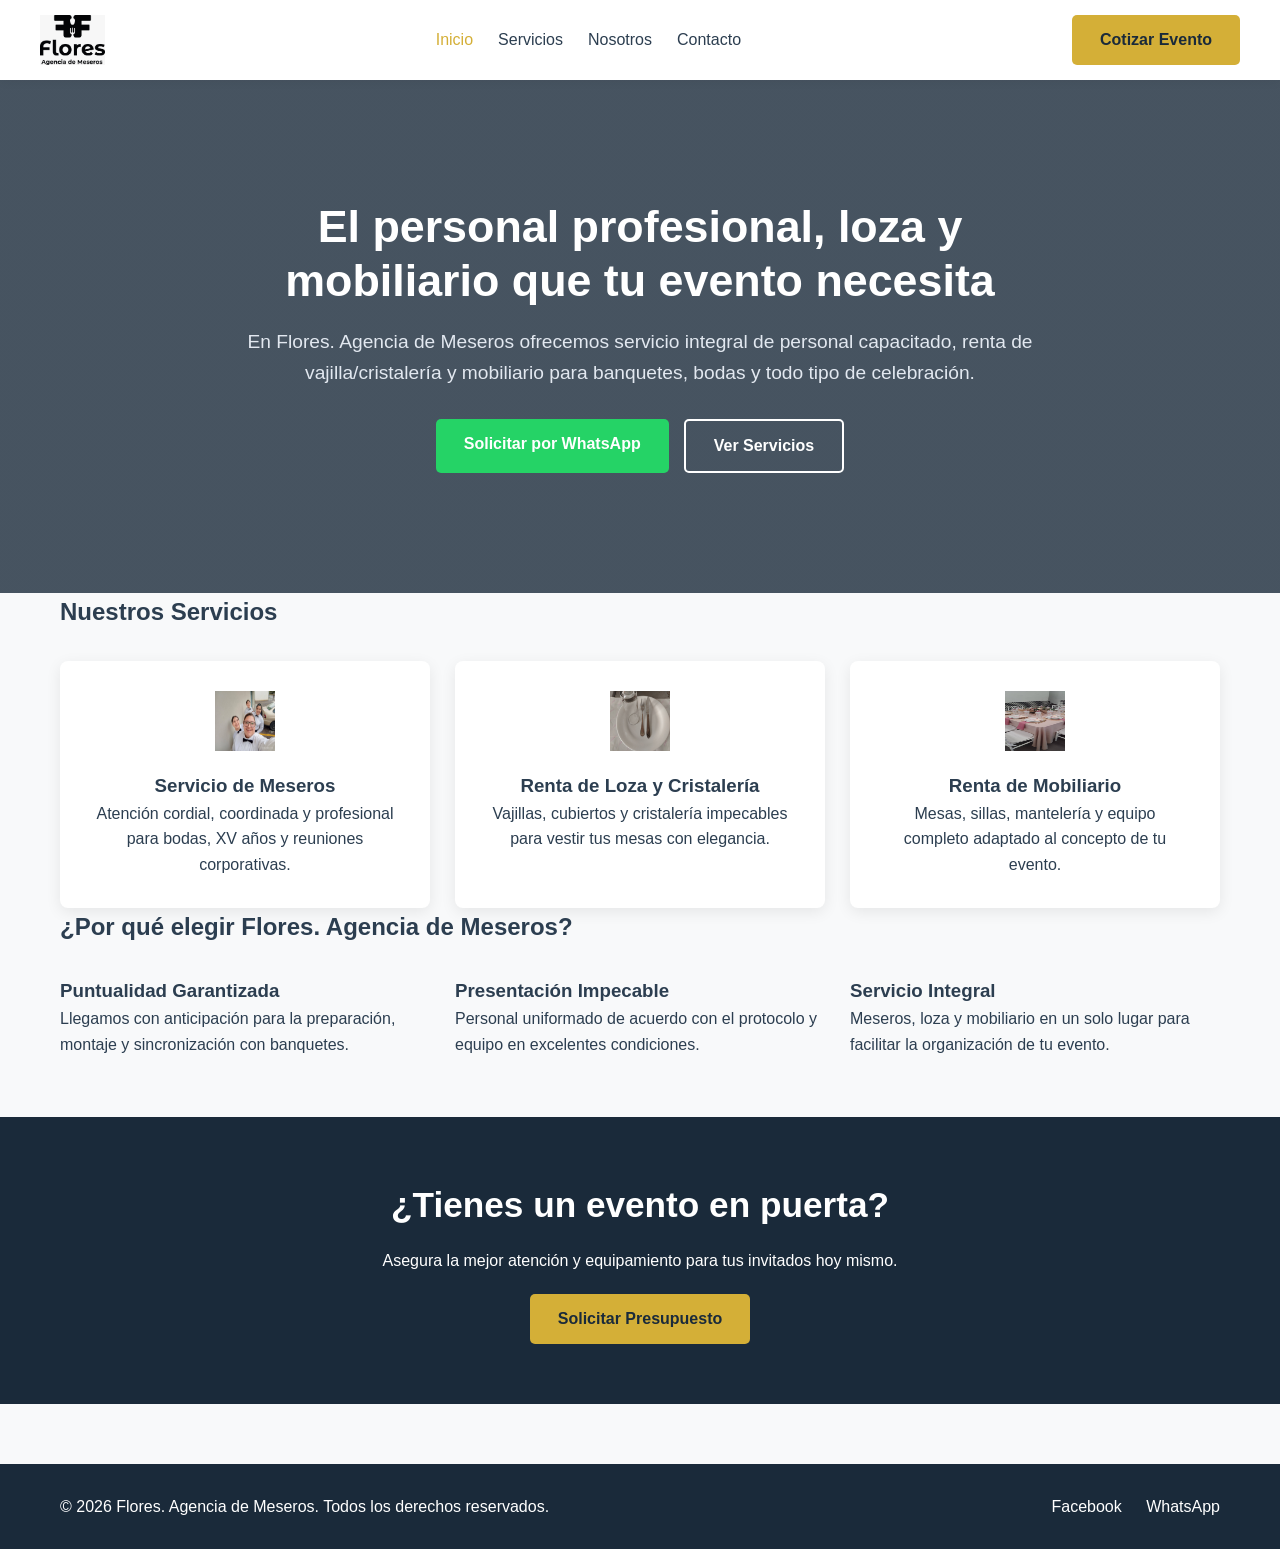
==== index.html @ 8419277b "Primera version de Flores Agencia de Meseros" ====
<!DOCTYPE html>
<html lang="es">
<head>
    <meta charset="UTF-8">
    <meta name="viewport" content="width=device-width, initial-scale=1.0">
    <title>Flores. Agencia de Meseros | Personal Profesional, Loza y Mobiliario</title>
    
    <!-- Favicon -->
    <link rel="icon" type="image/jpeg" href="assets/icons/logo.jpg">

    <link rel="stylesheet" href="css/main.css">
    <link rel="stylesheet" href="css/components.css">
    <link rel="stylesheet" href="css/responsive.css">
</head>
<body>

    <!-- Header Navigation -->
    <header class="navbar">
        <div class="logo">
            <a href="index.html"><img src="assets/images/logos/logo.jpg" alt="Flores. Agencia de Meseros Logo"></a>
        </div>
        <nav>
            <ul class="nav-links">
                <li><a href="index.html" class="active">Inicio</a></li>
                <li><a href="servicios.html">Servicios</a></li>
                <li><a href="nosotros.html">Nosotros</a></li>
                <li><a href="contacto.html">Contacto</a></li>
            </ul>
        </nav>
        <a href="contacto.html" class="btn btn-primary">Cotizar Evento</a>
    </header>

    <!-- Hero Section -->
    <section class="hero">
        <div class="hero-content">
            <h1>El personal profesional, loza y mobiliario que tu evento necesita</h1>
            <p>En Flores. Agencia de Meseros ofrecemos servicio integral de personal capacitado, renta de vajilla/cristalería y mobiliario para banquetes, bodas y todo tipo de celebración.</p>
            <div class="hero-buttons">
                <a href="https://wa.me/524433514415" class="btn btn-whatsapp" target="_blank">Solicitar por WhatsApp</a>
                <a href="servicios.html" class="btn btn-secondary">Ver Servicios</a>
            </div>
        </div>
    </section>

    <!-- Servicios Destacados -->
    <section class="services-preview container">
        <h2>Nuestros Servicios</h2>
        <div class="cards-grid">
            <div class="card">
                <img src="assets/icons/mesero.jpg" alt="Meseros" class="card-icon">
                <h3>Servicio de Meseros</h3>
                <p>Atención cordial, coordinada y profesional para bodas, XV años y reuniones corporativas.</p>
            </div>
            <div class="card">
                <img src="assets/icons/barman.jpg" alt="Renta de Loza" class="card-icon">
                <h3>Renta de Loza y Cristalería</h3>
                <p>Vajillas, cubiertos y cristalería impecables para vestir tus mesas con elegancia.</p>
            </div>
            <div class="card">
                <img src="assets/icons/capitan.jpg" alt="Mobiliario" class="card-icon">
                <h3>Renta de Mobiliario</h3>
                <p>Mesas, sillas, mantelería y equipo completo adaptado al concepto de tu evento.</p>
            </div>
        </div>
    </section>

    <!-- Diferenciadores -->
    <section class="features container">
        <h2>¿Por qué elegir Flores. Agencia de Meseros?</h2>
        <div class="features-grid">
            <div class="feature-item">
                <h3>Puntualidad Garantizada</h3>
                <p>Llegamos con anticipación para la preparación, montaje y sincronización con banquetes.</p>
            </div>
            <div class="feature-item">
                <h3>Presentación Impecable</h3>
                <p>Personal uniformado de acuerdo con el protocolo y equipo en excelentes condiciones.</p>
            </div>
            <div class="feature-item">
                <h3>Servicio Integral</h3>
                <p>Meseros, loza y mobiliario en un solo lugar para facilitar la organización de tu evento.</p>
            </div>
        </div>
    </section>

    <!-- Call to Action -->
    <section class="cta-banner">
        <h2>¿Tienes un evento en puerta?</h2>
        <p>Asegura la mejor atención y equipamiento para tus invitados hoy mismo.</p>
        <a href="contacto.html" class="btn btn-primary">Solicitar Presupuesto</a>
    </section>

    <!-- Footer -->
    <footer>
        <div class="container footer-content">
            <p>&copy; 2026 Flores. Agencia de Meseros. Todos los derechos reservados.</p>
            <div class="social-links">
                <a href="https://www.facebook.com/profile.php?id=61565038633847" target="_blank">Facebook</a>
                <a href="https://wa.me/524433514415" target="_blank">WhatsApp</a>
            </div>
        </div>
    </footer>

    <script src="js/main.js"></script>
    <script src="js/whatsapp.js"></script>
</body>
</html>
---- css/main.css ----
/* ==========================================
   1. VARIABLES Y CONFIGURACIÓN GLOBAL
   ========================================== */
:root {
    --primary-color: #1a2a3a;      /* Azul marino elegante */
    --accent-color: #d4af37;       /* Dorado / Cristal de alta calidad */
    --accent-hover: #b89628;
    --whatsapp-color: #25d366;
    --whatsapp-hover: #1da851;
    --bg-light: #f8f9fa;
    --bg-white: #ffffff;
    --text-dark: #2c3e50;
    --text-muted: #6c757d;
    --border-color: #e2e8f0;
    
    --font-main: 'Segoe UI', Tahoma, Geneva, Verdana, sans-serif;
    --container-width: 1200px;
    --transition-fast: 0.3s ease;
    --shadow-soft: 0 4px 15px rgba(0, 0, 0, 0.08);
}

/* Reset básico */
* {
    margin: 0;
    padding: 0;
    box-sizing: border-box;
}

body {
    font-family: var(--font-main);
    color: var(--text-dark);
    background-color: var(--bg-light);
    line-height: 1.6;
}

a {
    text-decoration: none;
    color: inherit;
}

ul {
    list-style: none;
}

img {
    max-width: 100%;
    height: auto;
    display: block;
}

/* Layout Global */
.container {
    max-width: var(--container-width);
    margin: 0 auto;
    padding: 0 20px;
}

main.container {
    padding-top: 40px;
    padding-bottom: 60px;
}

/* Encabezados de página */
.page-header {
    text-align: center;
    margin-bottom: 40px;
}

.page-header h1 {
    font-size: 2.5rem;
    color: var(--primary-color);
    margin-bottom: 10px;
}

.page-header p {
    color: var(--text-muted);
    font-size: 1.1rem;
}

/* Footer */
footer {
    background-color: var(--primary-color);
    color: var(--bg-white);
    padding: 30px 0;
    margin-top: 60px;
}

.footer-content {
    display: flex;
    justify-content: space-between;
    align-items: center;
}

.social-links a {
    color: var(--bg-white);
    margin-left: 20px;
    transition: color var(--transition-fast);
}

.social-links a:hover {
    color: var(--accent-color);
}
---- css/components.css ----
/* ==========================================
   2. NAVBAR & HERONAV
   ========================================== */
.navbar {
    display: flex;
    justify-content: space-between;
    align-items: center;
    background-color: var(--bg-white);
    padding: 15px 40px;
    box-shadow: 0 2px 10px rgba(0, 0, 0, 0.05);
    position: sticky;
    top: 0;
    z-index: 1000;
}

.logo img {
    max-height: 50px;
}

.nav-links {
    display: flex;
    gap: 25px;
}

.nav-links a {
    font-weight: 500;
    color: var(--text-dark);
    transition: color var(--transition-fast);
}

.nav-links a:hover,
.nav-links a.active {
    color: var(--accent-color);
}

/* Hero Section */
.hero {
    background: linear-gradient(rgba(26, 42, 58, 0.8), rgba(26, 42, 58, 0.8)), 
                url('../assets/images/hero-bg.jpg') center/cover no-repeat;
    color: var(--bg-white);
    padding: 120px 20px;
    text-align: center;
}

.hero-content {
    max-width: 800px;
    margin: 0 auto;
}

.hero h1 {
    font-size: 2.8rem;
    margin-bottom: 20px;
    line-height: 1.2;
}

.hero p {
    font-size: 1.2rem;
    margin-bottom: 30px;
    color: #e2e8f0;
}

.hero-buttons {
    display: flex;
    justify-content: center;
    gap: 15px;
}

/* ==========================================
   3. BOTONES
   ========================================== */
.btn {
    display: inline-block;
    padding: 12px 28px;
    border-radius: 5px;
    font-weight: 600;
    cursor: pointer;
    border: none;
    transition: background-color var(--transition-fast), transform 0.2s;
    text-align: center;
}

.btn:hover {
    transform: translateY(-2px);
}

.btn-primary {
    background-color: var(--accent-color);
    color: var(--primary-color);
}

.btn-primary:hover {
    background-color: var(--accent-hover);
}

.btn-secondary {
    background-color: transparent;
    color: var(--bg-white);
    border: 2px solid var(--bg-white);
}

.btn-secondary:hover {
    background-color: var(--bg-white);
    color: var(--primary-color);
}

.btn-whatsapp {
    background-color: var(--whatsapp-color);
    color: var(--bg-white);
}

.btn-whatsapp:hover {
    background-color: var(--whatsapp-hover);
}

/* ==========================================
   4. TARJETAS & GRIDS
   ========================================== */
.cards-grid, .features-grid {
    display: grid;
    grid-template-columns: repeat(auto-fit, minmax(280px, 1fr));
    gap: 25px;
    margin-top: 30px;
}

.card {
    background-color: var(--bg-white);
    padding: 30px;
    border-radius: 8px;
    box-shadow: var(--shadow-soft);
    text-align: center;
    transition: transform var(--transition-fast);
}

.card:hover {
    transform: translateY(-5px);
}

.card-icon {
    width: 60px;
    height: 60px;
    margin: 0 auto 20px auto;
}

/* ==========================================
   5. DETALLES DE SERVICIOS
   ========================================== */
.service-detail {
    display: flex;
    align-items: center;
    gap: 40px;
    margin-bottom: 50px;
    background: var(--bg-white);
    padding: 30px;
    border-radius: 8px;
    box-shadow: var(--shadow-soft);
}

.service-detail.reverse {
    flex-direction: row-reverse;
}

.service-detail img {
    width: 50%;
    border-radius: 6px;
    object-fit: cover;
}

.service-text {
    width: 50%;
}

.service-text h2 {
    color: var(--primary-color);
    margin-bottom: 15px;
}

.service-text ul {
    margin-top: 15px;
    padding-left: 20px;
    list-style-type: disc;
}

/* ==========================================
   6. CALCULADORA & FORMULARIOS
   ========================================== */
.calculator-section, .contact-form-container {
    background-color: var(--bg-white);
    padding: 40px;
    border-radius: 8px;
    box-shadow: var(--shadow-soft);
    margin-top: 40px;
}

.form-group {
    margin-bottom: 20px;
    display: flex;
    flex-direction: column;
}

.form-group label {
    font-weight: 600;
    margin-bottom: 8px;
    color: var(--primary-color);
}

.form-group input, 
.form-group select, 
.form-group textarea {
    padding: 12px;
    border: 1px solid var(--border-color);
    border-radius: 5px;
    font-size: 1rem;
    font-family: inherit;
}

.form-group input:focus,
.form-group select:focus,
.form-group textarea:focus {
    outline: none;
    border-color: var(--accent-color);
}

.result-box {
    margin-top: 25px;
    padding: 20px;
    background-color: #eef6ff;
    border-left: 5px solid var(--primary-color);
    border-radius: 4px;
}

.result-box.hidden {
    display: none;
}

/* Layout de Contacto */
.contact-layout {
    display: grid;
    grid-template-columns: 2fr 1fr;
    gap: 40px;
}

.contact-info {
    background-color: var(--primary-color);
    color: var(--bg-white);
    padding: 30px;
    border-radius: 8px;
}

.info-item {
    margin-bottom: 25px;
}

.info-item h3 {
    color: var(--accent-color);
    font-size: 1.1rem;
    margin-bottom: 5px;
}

/* Call To Action Banner */
.cta-banner {
    background-color: var(--primary-color);
    color: var(--bg-white);
    text-align: center;
    padding: 60px 20px;
    margin-top: 60px;
}

.cta-banner h2 {
    font-size: 2.2rem;
    margin-bottom: 15px;
}

.cta-banner .btn {
    margin-top: 20px;
}
---- css/responsive.css ----
/* ==========================================
   7. ADAPTACIONES RESPONSIVAS
   ========================================== */

/* Tabletas y Pantallas Medianas (Menos de 992px) */
@media (max-width: 992px) {
    .service-detail, 
    .service-detail.reverse {
        flex-direction: column;
    }

    .service-detail img,
    .service-text {
        width: 100%;
    }

    .contact-layout {
        grid-template-columns: 1fr;
    }
}

/* Dispositivos Móviles (Menos de 768px) */
@media (max-width: 768px) {
    .navbar {
        flex-direction: column;
        gap: 15px;
        padding: 15px 20px;
    }

    .nav-links {
        gap: 15px;
        flex-wrap: wrap;
        justify-content: center;
    }

    .hero h1 {
        font-size: 2rem;
    }

    .hero p {
        font-size: 1rem;
    }

    .hero-buttons {
        flex-direction: column;
    }

    .footer-content {
        flex-direction: column;
        gap: 15px;
        text-align: center;
    }

    .social-links a {
        margin: 0 10px;
    }
}
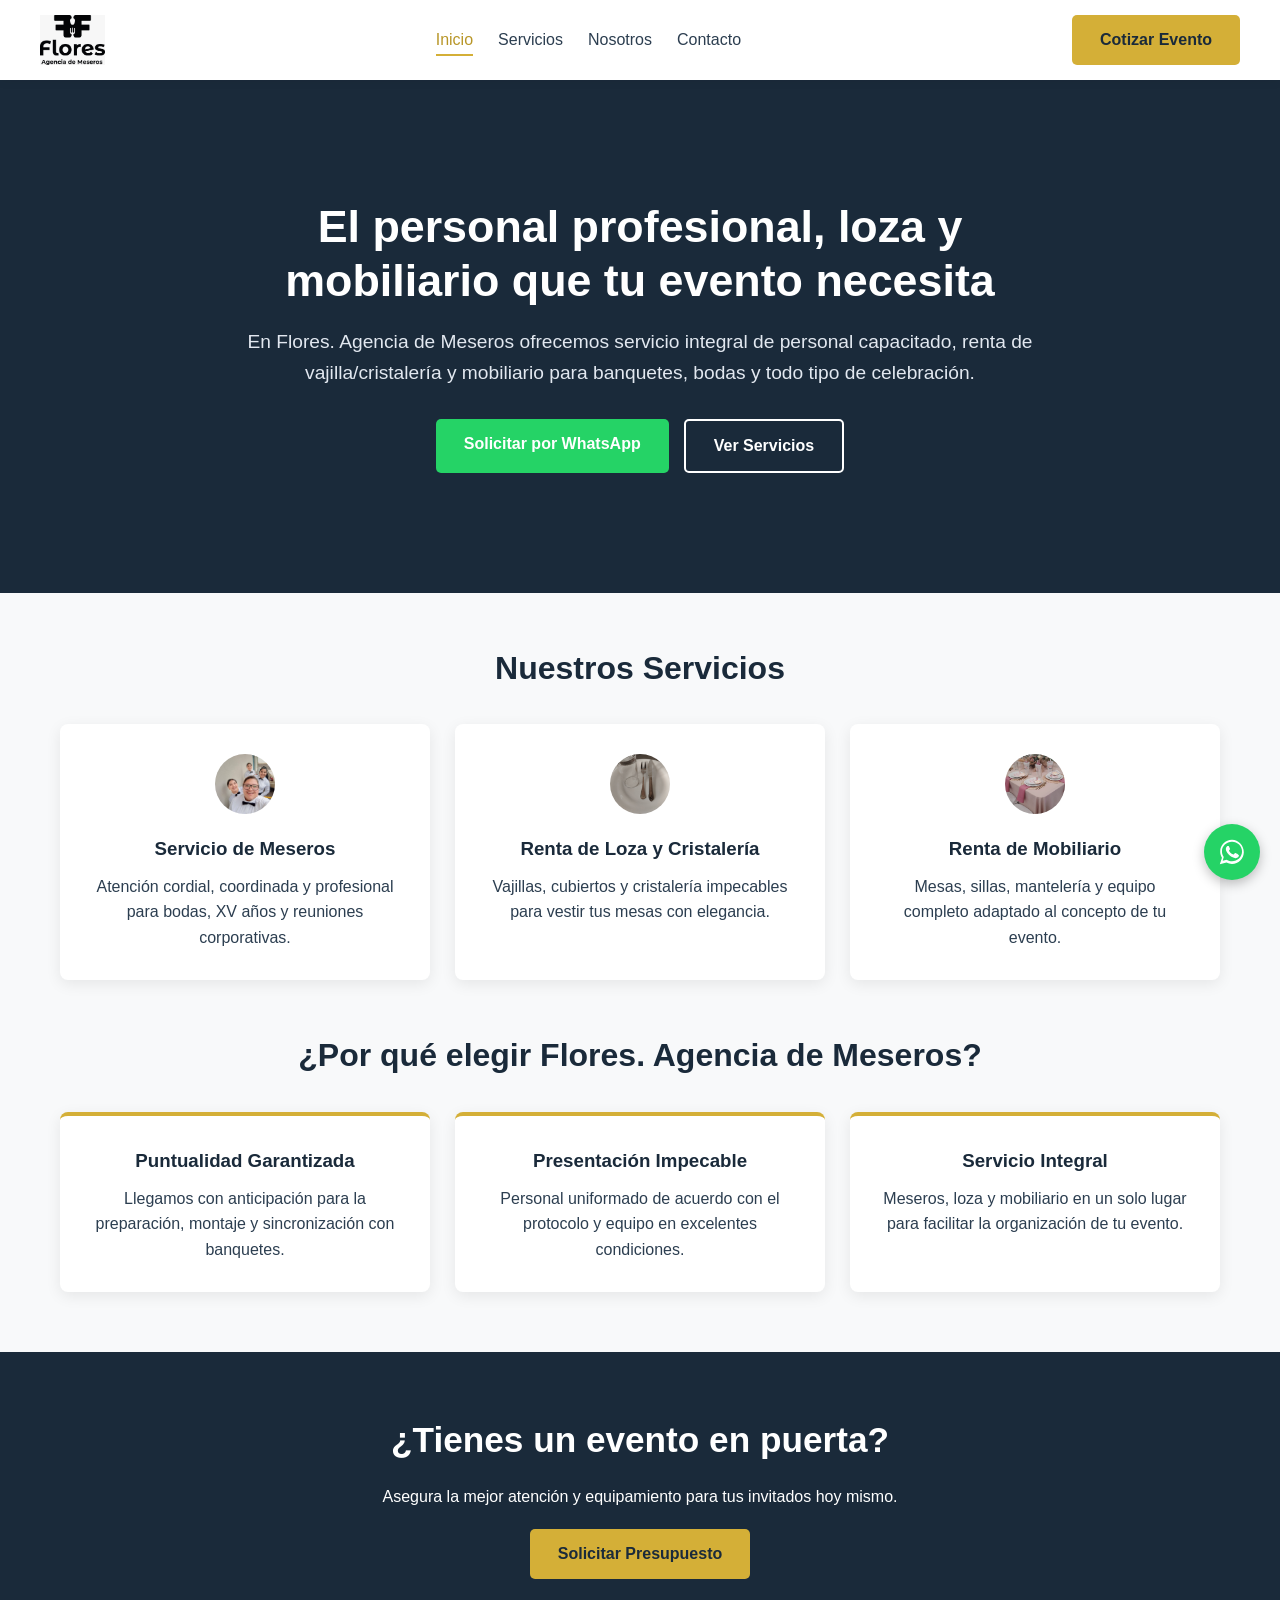
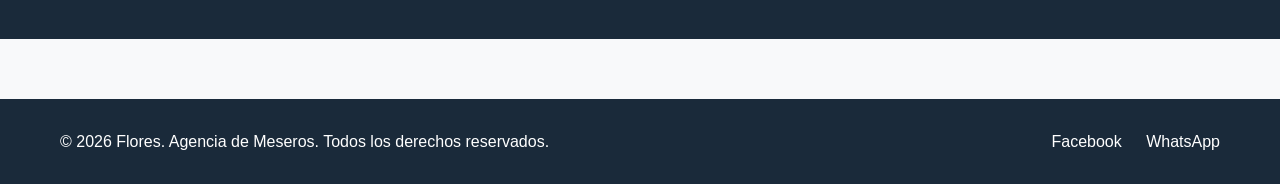
==== commit 8dc56fd7: "Actualizacion de archivos y contenido" ====
--- a/index.html
+++ b/index.html
@@ -4,24 +4,35 @@
     <meta charset="UTF-8">
     <meta name="viewport" content="width=device-width, initial-scale=1.0">
     <title>Flores. Agencia de Meseros | Personal Profesional, Loza y Mobiliario</title>
-    
+    <meta name="description" content="Meseros profesionales, renta de loza, cristalería y mobiliario para bodas, XV años, banquetes y eventos corporativos en Morelia y zonas aledañas.">
+    <meta name="theme-color" content="#1a2a3a">
+    <meta property="og:type" content="website">
+    <meta property="og:locale" content="es_MX">
+    <meta property="og:title" content="Flores. Agencia de Meseros | Personal Profesional, Loza y Mobiliario">
+    <meta property="og:description" content="Meseros profesionales, renta de loza, cristalería y mobiliario para bodas, XV años, banquetes y eventos corporativos en Morelia y zonas aledañas.">
+    <meta property="og:image" content="assets/images/logos/logo.jpg">
+
     <!-- Favicon -->
-    <link rel="icon" type="image/jpeg" href="assets/icons/logo.jpg">
+    <link rel="icon" type="image/jpeg" href="assets/images/logos/logo.jpg">
 
     <link rel="stylesheet" href="css/main.css">
     <link rel="stylesheet" href="css/components.css">
     <link rel="stylesheet" href="css/responsive.css">
 </head>
 <body>
+    <a class="skip-link" href="#contenido">Saltar al contenido</a>
 
     <!-- Header Navigation -->
     <header class="navbar">
         <div class="logo">
-            <a href="index.html"><img src="assets/images/logos/logo.jpg" alt="Flores. Agencia de Meseros Logo"></a>
+            <a href="index.html"><img src="assets/images/logos/logo.jpg" alt="Flores. Agencia de Meseros Logo" width="120" height="50"></a>
         </div>
-        <nav>
+        <button class="nav-toggle" type="button" aria-label="Abrir menú" aria-controls="menu-principal" aria-expanded="false">
+            <span></span><span></span><span></span>
+        </button>
+        <nav id="menu-principal" aria-label="Principal">
             <ul class="nav-links">
-                <li><a href="index.html" class="active">Inicio</a></li>
+                <li><a href="index.html" aria-current="page" class="active">Inicio</a></li>
                 <li><a href="servicios.html">Servicios</a></li>
                 <li><a href="nosotros.html">Nosotros</a></li>
                 <li><a href="contacto.html">Contacto</a></li>
@@ -30,78 +41,86 @@
         <a href="contacto.html" class="btn btn-primary">Cotizar Evento</a>
     </header>
 
-    <!-- Hero Section -->
-    <section class="hero">
-        <div class="hero-content">
-            <h1>El personal profesional, loza y mobiliario que tu evento necesita</h1>
-            <p>En Flores. Agencia de Meseros ofrecemos servicio integral de personal capacitado, renta de vajilla/cristalería y mobiliario para banquetes, bodas y todo tipo de celebración.</p>
-            <div class="hero-buttons">
-                <a href="https://wa.me/524433514415" class="btn btn-whatsapp" target="_blank">Solicitar por WhatsApp</a>
-                <a href="servicios.html" class="btn btn-secondary">Ver Servicios</a>
+    <main id="contenido">
+        <!-- Hero Section -->
+        <section class="hero">
+            <div class="hero-content">
+                <h1>El personal profesional, loza y mobiliario que tu evento necesita</h1>
+                <p>En Flores. Agencia de Meseros ofrecemos servicio integral de personal capacitado, renta de vajilla/cristalería y mobiliario para banquetes, bodas y todo tipo de celebración.</p>
+                <div class="hero-buttons">
+                    <a href="https://wa.me/524433514415" class="btn btn-whatsapp" target="_blank" rel="noopener noreferrer">Solicitar por WhatsApp</a>
+                    <a href="servicios.html" class="btn btn-secondary">Ver Servicios</a>
+                </div>
             </div>
-        </div>
-    </section>
+        </section>
 
-    <!-- Servicios Destacados -->
-    <section class="services-preview container">
-        <h2>Nuestros Servicios</h2>
-        <div class="cards-grid">
-            <div class="card">
-                <img src="assets/icons/mesero.jpg" alt="Meseros" class="card-icon">
-                <h3>Servicio de Meseros</h3>
-                <p>Atención cordial, coordinada y profesional para bodas, XV años y reuniones corporativas.</p>
+        <!-- Servicios Destacados -->
+        <section class="services-preview container">
+            <h2>Nuestros Servicios</h2>
+            <div class="cards-grid">
+                <div class="card">
+                    <img src="assets/icons/mesero.jpg" alt="Meseros" class="card-icon" width="60" height="60" loading="lazy">
+                    <h3>Servicio de Meseros</h3>
+                    <p>Atención cordial, coordinada y profesional para bodas, XV años y reuniones corporativas.</p>
+                </div>
+                <div class="card">
+                    <img src="assets/icons/barman.jpg" alt="Renta de Loza" class="card-icon" width="60" height="60" loading="lazy">
+                    <h3>Renta de Loza y Cristalería</h3>
+                    <p>Vajillas, cubiertos y cristalería impecables para vestir tus mesas con elegancia.</p>
+                </div>
+                <div class="card">
+                    <img src="assets/icons/capitan.jpg" alt="Mobiliario" class="card-icon" width="60" height="60" loading="lazy">
+                    <h3>Renta de Mobiliario</h3>
+                    <p>Mesas, sillas, mantelería y equipo completo adaptado al concepto de tu evento.</p>
+                </div>
             </div>
-            <div class="card">
-                <img src="assets/icons/barman.jpg" alt="Renta de Loza" class="card-icon">
-                <h3>Renta de Loza y Cristalería</h3>
-                <p>Vajillas, cubiertos y cristalería impecables para vestir tus mesas con elegancia.</p>
+        </section>
+
+        <!-- Diferenciadores -->
+        <section class="features container">
+            <h2>¿Por qué elegir Flores. Agencia de Meseros?</h2>
+            <div class="features-grid">
+                <div class="feature-item">
+                    <h3>Puntualidad Garantizada</h3>
+                    <p>Llegamos con anticipación para la preparación, montaje y sincronización con banquetes.</p>
+                </div>
+                <div class="feature-item">
+                    <h3>Presentación Impecable</h3>
+                    <p>Personal uniformado de acuerdo con el protocolo y equipo en excelentes condiciones.</p>
+                </div>
+                <div class="feature-item">
+                    <h3>Servicio Integral</h3>
+                    <p>Meseros, loza y mobiliario en un solo lugar para facilitar la organización de tu evento.</p>
+                </div>
             </div>
-            <div class="card">
-                <img src="assets/icons/capitan.jpg" alt="Mobiliario" class="card-icon">
-                <h3>Renta de Mobiliario</h3>
-                <p>Mesas, sillas, mantelería y equipo completo adaptado al concepto de tu evento.</p>
-            </div>
-        </div>
-    </section>
+        </section>
 
-    <!-- Diferenciadores -->
-    <section class="features container">
-        <h2>¿Por qué elegir Flores. Agencia de Meseros?</h2>
-        <div class="features-grid">
-            <div class="feature-item">
-                <h3>Puntualidad Garantizada</h3>
-                <p>Llegamos con anticipación para la preparación, montaje y sincronización con banquetes.</p>
-            </div>
-            <div class="feature-item">
-                <h3>Presentación Impecable</h3>
-                <p>Personal uniformado de acuerdo con el protocolo y equipo en excelentes condiciones.</p>
-            </div>
-            <div class="feature-item">
-                <h3>Servicio Integral</h3>
-                <p>Meseros, loza y mobiliario en un solo lugar para facilitar la organización de tu evento.</p>
-            </div>
-        </div>
-    </section>
-
-    <!-- Call to Action -->
-    <section class="cta-banner">
-        <h2>¿Tienes un evento en puerta?</h2>
-        <p>Asegura la mejor atención y equipamiento para tus invitados hoy mismo.</p>
-        <a href="contacto.html" class="btn btn-primary">Solicitar Presupuesto</a>
-    </section>
+        <!-- Call to Action -->
+        <section class="cta-banner">
+            <h2>¿Tienes un evento en puerta?</h2>
+            <p>Asegura la mejor atención y equipamiento para tus invitados hoy mismo.</p>
+            <a href="contacto.html" class="btn btn-primary">Solicitar Presupuesto</a>
+        </section>
+    </main>
 
     <!-- Footer -->
     <footer>
         <div class="container footer-content">
             <p>&copy; 2026 Flores. Agencia de Meseros. Todos los derechos reservados.</p>
             <div class="social-links">
-                <a href="https://www.facebook.com/profile.php?id=61565038633847" target="_blank">Facebook</a>
-                <a href="https://wa.me/524433514415" target="_blank">WhatsApp</a>
+                <a href="https://www.facebook.com/profile.php?id=61565038633847" target="_blank" rel="noopener noreferrer">Facebook</a>
+                <a href="https://wa.me/524433514415" target="_blank" rel="noopener noreferrer">WhatsApp</a>
             </div>
         </div>
     </footer>
 
-    <script src="js/main.js"></script>
-    <script src="js/whatsapp.js"></script>
+    <!-- WhatsApp flotante -->
+    <a class="whatsapp-float" href="https://wa.me/524433514415" target="_blank" rel="noopener noreferrer" aria-label="Escríbenos por WhatsApp">
+        <svg viewBox="0 0 32 32" aria-hidden="true"><path d="M16 3C9 3 3.4 8.6 3.4 15.5c0 2.4.7 4.7 1.9 6.600L3 29l7.100-1.800c1.800 1 3.800 1.500 5.900 1.500 6.900 0 12.600-5.600 12.600-12.500S22.900 3 16 3zm0 22.900c-1.900 0-3.700-.5-5.300-1.500l-.4-.2-4.200 1.100 1.100-4.100-.3-.4c-1.100-1.700-1.600-3.600-1.600-5.600C5.300 9.700 10.100 5.100 16 5.100s10.700 4.600 10.700 10.400S21.900 25.900 16 25.900zm5.900-7.800c-.3-.2-1.900-.9-2.200-1-.3-.1-.5-.2-.7.200-.2.300-.8 1-1 1.200-.2.200-.4.200-.7.100-.3-.2-1.400-.5-2.600-1.600-1-.9-1.600-1.900-1.800-2.200-.2-.3 0-.5.100-.7l.5-.6c.1-.2.200-.3.300-.5.100-.2.100-.4 0-.6-.1-.2-.7-1.700-1-2.300-.3-.6-.5-.5-.7-.5h-.6c-.2 0-.6.100-.9.400-.3.300-1.200 1.200-1.200 2.900s1.200 3.300 1.400 3.600c.2.200 2.400 3.700 5.900 5.100 3.500 1.400 3.500.9 4.100.9.600-.1 2-.8 2.300-1.600.3-.8.300-1.500.2-1.600-.1-.2-.3-.3-.6-.4z"/></svg>
+    </a>
+
+    <script src="js/main.js" defer></script>
+    <script src="js/nav.js" defer></script>
+    <script src="js/whatsapp.js" defer></script>
 </body>
 </html>
--- a/css/main.css
+++ b/css/main.css
@@ -2,8 +2,8 @@
    1. VARIABLES Y CONFIGURACIÓN GLOBAL
    ========================================== */
 :root {
-    --primary-color: #1a2a3a;      /* Azul marino elegante */
-    --accent-color: #d4af37;       /* Dorado / Cristal de alta calidad */
+    --primary-color: #1a2a3a;
+    --accent-color: #d4af37;
     --accent-hover: #b89628;
     --whatsapp-color: #25d366;
     --whatsapp-hover: #1da851;
@@ -12,11 +12,12 @@
     --text-dark: #2c3e50;
     --text-muted: #6c757d;
     --border-color: #e2e8f0;
-    
+
     --font-main: 'Segoe UI', Tahoma, Geneva, Verdana, sans-serif;
     --container-width: 1200px;
     --transition-fast: 0.3s ease;
     --shadow-soft: 0 4px 15px rgba(0, 0, 0, 0.08);
+    --navbar-height: 80px;
 }
 
 /* Reset básico */
@@ -24,6 +25,11 @@
     margin: 0;
     padding: 0;
     box-sizing: border-box;
+}
+
+html {
+    scroll-behavior: smooth;
+    scroll-padding-top: var(--navbar-height);
 }
 
 body {
@@ -48,6 +54,30 @@
     display: block;
 }
 
+button {
+    font-family: inherit;
+}
+
+:focus-visible {
+    outline: 3px solid var(--accent-color);
+    outline-offset: 3px;
+}
+
+.skip-link {
+    position: absolute;
+    left: -9999px;
+    top: 0;
+    background: var(--primary-color);
+    color: var(--bg-white);
+    padding: 10px 16px;
+    z-index: 2000;
+}
+
+.skip-link:focus {
+    left: 10px;
+    top: 10px;
+}
+
 /* Layout Global */
 .container {
     max-width: var(--container-width);
@@ -58,6 +88,27 @@
 main.container {
     padding-top: 40px;
     padding-bottom: 60px;
+}
+
+section h2 {
+    color: var(--primary-color);
+}
+
+.services-preview,
+.features,
+.about-hero,
+.mission-vision-grid,
+.values-section,
+.gallery-section {
+    padding-top: 50px;
+}
+
+.services-preview > h2,
+.features > h2,
+.values-section > h2,
+.gallery-section > h2 {
+    text-align: center;
+    font-size: 2rem;
 }
 
 /* Encabezados de página */
@@ -85,10 +136,15 @@
     margin-top: 60px;
 }
 
+.cta-banner + footer {
+    margin-top: 0;
+}
+
 .footer-content {
     display: flex;
     justify-content: space-between;
     align-items: center;
+    gap: 15px;
 }
 
 .social-links a {
@@ -99,4 +155,44 @@
 
 .social-links a:hover {
     color: var(--accent-color);
+}
+
+/* Botón flotante de WhatsApp */
+.whatsapp-float {
+    position: fixed;
+    right: 20px;
+    bottom: 20px;
+    width: 56px;
+    height: 56px;
+    border-radius: 50%;
+    background-color: var(--whatsapp-color);
+    color: var(--bg-white);
+    display: flex;
+    align-items: center;
+    justify-content: center;
+    box-shadow: 0 4px 12px rgba(0, 0, 0, 0.25);
+    z-index: 900;
+    transition: background-color var(--transition-fast), transform 0.2s;
+}
+
+.whatsapp-float:hover {
+    background-color: var(--whatsapp-hover);
+    transform: scale(1.08);
+}
+
+.whatsapp-float svg {
+    width: 30px;
+    height: 30px;
+    fill: currentColor;
+}
+
+@media (prefers-reduced-motion: reduce) {
+    html {
+        scroll-behavior: auto;
+    }
+
+    *, *::before, *::after {
+        transition: none !important;
+        animation: none !important;
+    }
 }
--- a/css/components.css
+++ b/css/components.css
@@ -1,10 +1,11 @@
 /* ==========================================
-   2. NAVBAR & HERONAV
+   2. NAVBAR & HERO
    ========================================== */
 .navbar {
     display: flex;
     justify-content: space-between;
     align-items: center;
+    gap: 20px;
     background-color: var(--bg-white);
     padding: 15px 40px;
     box-shadow: 0 2px 10px rgba(0, 0, 0, 0.05);
@@ -15,6 +16,7 @@
 
 .logo img {
     max-height: 50px;
+    width: auto;
 }
 
 .nav-links {
@@ -25,18 +27,41 @@
 .nav-links a {
     font-weight: 500;
     color: var(--text-dark);
-    transition: color var(--transition-fast);
+    padding: 6px 0;
+    border-bottom: 2px solid transparent;
+    transition: color var(--transition-fast), border-color var(--transition-fast);
 }
 
 .nav-links a:hover,
-.nav-links a.active {
-    color: var(--accent-color);
+.nav-links a.active,
+.nav-links a[aria-current="page"] {
+    color: var(--accent-hover);
+    border-bottom-color: var(--accent-color);
+}
+
+.nav-toggle {
+    display: none;
+    background: none;
+    border: 1px solid var(--border-color);
+    border-radius: 5px;
+    padding: 8px 10px;
+    cursor: pointer;
+    flex-direction: column;
+    gap: 4px;
+}
+
+.nav-toggle span {
+    display: block;
+    width: 22px;
+    height: 2px;
+    background-color: var(--primary-color);
 }
 
 /* Hero Section */
 .hero {
-    background: linear-gradient(rgba(26, 42, 58, 0.8), rgba(26, 42, 58, 0.8)), 
+    background: linear-gradient(rgba(26, 42, 58, 0.8), rgba(26, 42, 58, 0.8)),
                 url('../assets/images/hero-bg.jpg') center/cover no-repeat;
+    background-color: var(--primary-color);
     color: var(--bg-white);
     padding: 120px 20px;
     text-align: center;
@@ -63,6 +88,7 @@
     display: flex;
     justify-content: center;
     gap: 15px;
+    flex-wrap: wrap;
 }
 
 /* ==========================================
@@ -73,9 +99,10 @@
     padding: 12px 28px;
     border-radius: 5px;
     font-weight: 600;
+    font-size: 1rem;
     cursor: pointer;
     border: none;
-    transition: background-color var(--transition-fast), transform 0.2s;
+    transition: background-color var(--transition-fast), color var(--transition-fast), transform 0.2s;
     text-align: center;
 }
 
@@ -101,6 +128,17 @@
 .btn-secondary:hover {
     background-color: var(--bg-white);
     color: var(--primary-color);
+}
+
+/* Botón secundario sobre fondo claro (formularios) */
+.calculator-form .btn-secondary {
+    color: var(--primary-color);
+    border-color: var(--primary-color);
+}
+
+.calculator-form .btn-secondary:hover {
+    background-color: var(--primary-color);
+    color: var(--bg-white);
 }
 
 .btn-whatsapp {
@@ -122,7 +160,7 @@
     margin-top: 30px;
 }
 
-.card {
+.card, .feature-item {
     background-color: var(--bg-white);
     padding: 30px;
     border-radius: 8px;
@@ -131,14 +169,25 @@
     transition: transform var(--transition-fast);
 }
 
-.card:hover {
+.card:hover, .feature-item:hover {
     transform: translateY(-5px);
+}
+
+.card h3, .feature-item h3 {
+    color: var(--primary-color);
+    margin-bottom: 10px;
+}
+
+.feature-item {
+    border-top: 4px solid var(--accent-color);
 }
 
 .card-icon {
     width: 60px;
     height: 60px;
     margin: 0 auto 20px auto;
+    object-fit: cover;
+    border-radius: 50%;
 }
 
 /* ==========================================
@@ -161,6 +210,7 @@
 
 .service-detail img {
     width: 50%;
+    aspect-ratio: 4 / 3;
     border-radius: 6px;
     object-fit: cover;
 }
@@ -180,6 +230,70 @@
     list-style-type: disc;
 }
 
+.service-text li {
+    margin-bottom: 6px;
+}
+
+/* ==========================================
+   5.1 NOSOTROS
+   ========================================== */
+.about-hero {
+    text-align: center;
+    max-width: 800px;
+    margin: 0 auto;
+}
+
+.about-hero h1 {
+    font-size: 2.3rem;
+    color: var(--primary-color);
+    margin-bottom: 15px;
+    line-height: 1.2;
+}
+
+.about-hero p {
+    color: var(--text-muted);
+    font-size: 1.1rem;
+}
+
+.mission-vision-grid {
+    display: grid;
+    grid-template-columns: repeat(auto-fit, minmax(300px, 1fr));
+    gap: 25px;
+}
+
+.mv-card {
+    background-color: var(--primary-color);
+    color: var(--bg-white);
+    padding: 35px;
+    border-radius: 8px;
+    box-shadow: var(--shadow-soft);
+}
+
+.mv-card h2 {
+    color: var(--accent-color);
+    margin-bottom: 12px;
+}
+
+.gallery-grid {
+    display: grid;
+    grid-template-columns: repeat(auto-fit, minmax(240px, 1fr));
+    gap: 15px;
+    margin-top: 30px;
+}
+
+.gallery-grid img {
+    width: 100%;
+    aspect-ratio: 4 / 3;
+    object-fit: cover;
+    border-radius: 8px;
+    box-shadow: var(--shadow-soft);
+    transition: transform var(--transition-fast);
+}
+
+.gallery-grid img:hover {
+    transform: scale(1.03);
+}
+
 /* ==========================================
    6. CALCULADORA & FORMULARIOS
    ========================================== */
@@ -191,6 +305,12 @@
     margin-top: 40px;
 }
 
+.calculator-section h2,
+.contact-form-container h2 {
+    color: var(--primary-color);
+    margin-bottom: 25px;
+}
+
 .form-group {
     margin-bottom: 20px;
     display: flex;
@@ -203,14 +323,15 @@
     color: var(--primary-color);
 }
 
-.form-group input, 
-.form-group select, 
+.form-group input,
+.form-group select,
 .form-group textarea {
     padding: 12px;
     border: 1px solid var(--border-color);
     border-radius: 5px;
     font-size: 1rem;
     font-family: inherit;
+    width: 100%;
 }
 
 .form-group input:focus,
@@ -218,6 +339,31 @@
 .form-group textarea:focus {
     outline: none;
     border-color: var(--accent-color);
+    box-shadow: 0 0 0 3px rgba(212, 175, 55, 0.25);
+}
+
+.form-group textarea {
+    resize: vertical;
+}
+
+.checkbox-group {
+    display: flex;
+    gap: 20px;
+    margin-top: 5px;
+    flex-wrap: wrap;
+}
+
+.form-group .checkbox-group label {
+    display: flex;
+    align-items: center;
+    gap: 8px;
+    font-weight: 400;
+    cursor: pointer;
+    margin-bottom: 0;
+}
+
+.form-group .checkbox-group input {
+    width: auto;
 }
 
 .result-box {
@@ -228,6 +374,10 @@
     border-radius: 4px;
 }
 
+.result-box p {
+    margin: 10px 0 15px;
+}
+
 .result-box.hidden {
     display: none;
 }
@@ -237,6 +387,11 @@
     display: grid;
     grid-template-columns: 2fr 1fr;
     gap: 40px;
+    align-items: start;
+}
+
+.contact-layout .contact-form-container {
+    margin-top: 0;
 }
 
 .contact-info {
@@ -244,6 +399,14 @@
     color: var(--bg-white);
     padding: 30px;
     border-radius: 8px;
+}
+
+.contact-info > h2 {
+    margin-bottom: 20px;
+}
+
+.contact-info a:hover {
+    color: var(--accent-color);
 }
 
 .info-item {
@@ -256,6 +419,18 @@
     margin-bottom: 5px;
 }
 
+.coverage-box {
+    margin-top: 10px;
+    padding-top: 20px;
+    border-top: 1px solid rgba(255, 255, 255, 0.2);
+}
+
+.coverage-box h3 {
+    color: var(--accent-color);
+    font-size: 1.1rem;
+    margin-bottom: 5px;
+}
+
 /* Call To Action Banner */
 .cta-banner {
     background-color: var(--primary-color);
@@ -266,6 +441,7 @@
 }
 
 .cta-banner h2 {
+    color: var(--bg-white);
     font-size: 2.2rem;
     margin-bottom: 15px;
 }
--- a/css/responsive.css
+++ b/css/responsive.css
@@ -4,7 +4,7 @@
 
 /* Tabletas y Pantallas Medianas (Menos de 992px) */
 @media (max-width: 992px) {
-    .service-detail, 
+    .service-detail,
     .service-detail.reverse {
         flex-direction: column;
     }
@@ -22,15 +22,50 @@
 /* Dispositivos Móviles (Menos de 768px) */
 @media (max-width: 768px) {
     .navbar {
-        flex-direction: column;
-        gap: 15px;
-        padding: 15px 20px;
+        flex-wrap: wrap;
+        padding: 12px 20px;
+        gap: 12px;
+    }
+
+    .logo {
+        order: 1;
+        margin-right: auto;
+    }
+
+    .navbar > .btn {
+        order: 2;
+        padding: 9px 16px;
+        font-size: 0.9rem;
+    }
+
+    .nav-toggle {
+        display: flex;
+        order: 3;
+    }
+
+    .navbar nav {
+        order: 4;
+        width: 100%;
+        display: none;
+    }
+
+    .navbar nav.open {
+        display: block;
     }
 
     .nav-links {
-        gap: 15px;
-        flex-wrap: wrap;
-        justify-content: center;
+        flex-direction: column;
+        gap: 0;
+    }
+
+    .nav-links a {
+        display: block;
+        padding: 12px 0;
+        border-bottom: 1px solid var(--border-color);
+    }
+
+    .hero {
+        padding: 80px 20px;
     }
 
     .hero h1 {
@@ -45,9 +80,18 @@
         flex-direction: column;
     }
 
+    .page-header h1,
+    .about-hero h1 {
+        font-size: 1.9rem;
+    }
+
+    .calculator-section,
+    .contact-form-container {
+        padding: 25px 20px;
+    }
+
     .footer-content {
         flex-direction: column;
-        gap: 15px;
         text-align: center;
     }
 
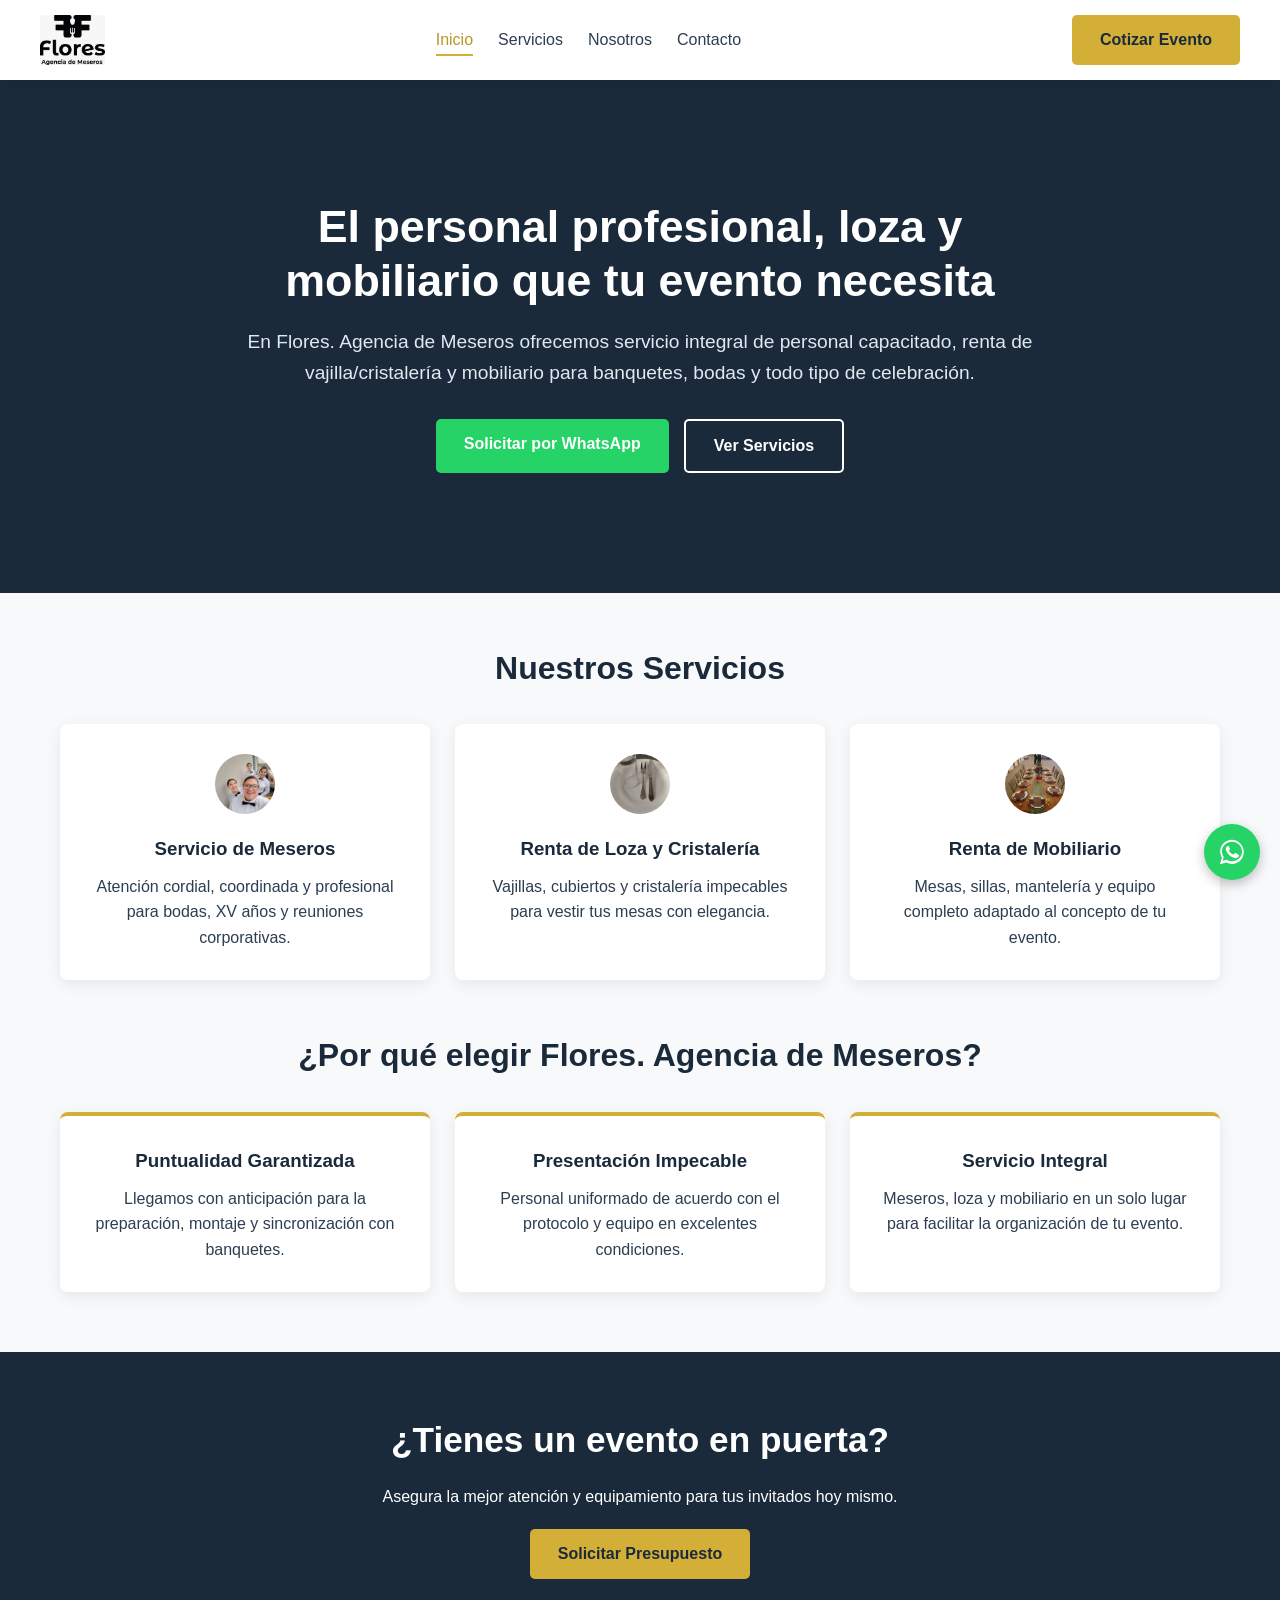
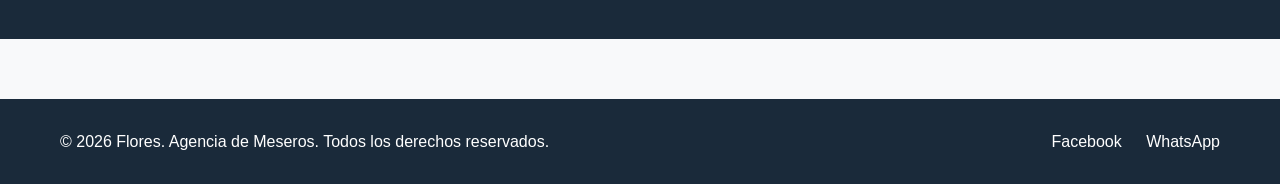
==== commit 9088f38d: "Actualizacion de archivos y contenido" ====
--- a/index.html
+++ b/index.html
@@ -10,7 +10,63 @@
     <meta property="og:locale" content="es_MX">
     <meta property="og:title" content="Flores. Agencia de Meseros | Personal Profesional, Loza y Mobiliario">
     <meta property="og:description" content="Meseros profesionales, renta de loza, cristalería y mobiliario para bodas, XV años, banquetes y eventos corporativos en Morelia y zonas aledañas.">
-    <meta property="og:image" content="assets/images/logos/logo.jpg">
+    <meta property="og:image" content="https://agencia-meseros-flores.netlify.app/assets/images/logos/logo.jpg">
+    <meta property="og:url" content="https://agencia-meseros-flores.netlify.app/">
+    <meta property="og:site_name" content="Flores. Agencia de Meseros">
+    <meta property="og:image:alt" content="Logotipo de Flores. Agencia de Meseros">
+    <meta name="twitter:card" content="summary">
+    <link rel="canonical" href="https://agencia-meseros-flores.netlify.app/">
+
+    <!-- Datos estructurados: negocio local -->
+    <script type="application/ld+json">
+    {
+        "@context": "https://schema.org",
+        "@type": "LocalBusiness",
+        "@id": "https://agencia-meseros-flores.netlify.app/#negocio",
+        "name": "Flores. Agencia de Meseros",
+        "description": "Servicio de meseros profesionales, renta de loza y cristalería, y renta de mobiliario para bodas, XV años, banquetes y eventos corporativos en Morelia y zonas aledañas.",
+        "url": "https://agencia-meseros-flores.netlify.app/",
+        "image": "https://agencia-meseros-flores.netlify.app/assets/images/logos/logo.jpg",
+        "logo": "https://agencia-meseros-flores.netlify.app/assets/images/logos/logo.jpg",
+        "telephone": "+524433514415",
+        "address": {
+            "@type": "PostalAddress",
+            "addressLocality": "Morelia",
+            "addressRegion": "Michoacán",
+            "addressCountry": "MX"
+        },
+        "areaServed": {
+            "@type": "City",
+            "name": "Morelia"
+        },
+        "sameAs": [
+            "https://www.facebook.com/profile.php?id=61565038633847"
+        ],
+        "makesOffer": [
+            {
+                "@type": "Offer",
+                "itemOffered": {
+                    "@type": "Service",
+                    "name": "Servicio de meseros para eventos"
+                }
+            },
+            {
+                "@type": "Offer",
+                "itemOffered": {
+                    "@type": "Service",
+                    "name": "Renta de loza y cristalería"
+                }
+            },
+            {
+                "@type": "Offer",
+                "itemOffered": {
+                    "@type": "Service",
+                    "name": "Renta de mobiliario para eventos"
+                }
+            }
+        ]
+    }
+    </script>
 
     <!-- Favicon -->
     <link rel="icon" type="image/jpeg" href="assets/images/logos/logo.jpg">
@@ -36,6 +92,7 @@
                 <li><a href="servicios.html">Servicios</a></li>
                 <li><a href="nosotros.html">Nosotros</a></li>
                 <li><a href="contacto.html">Contacto</a></li>
+                <li class="nav-cta"><a href="https://wa.me/524433514415?text=Hola%2C%20quiero%20contratar%20su%20servicio" target="_blank" rel="noopener noreferrer">Quiero contratar su servicio</a></li>
             </ul>
         </nav>
         <a href="contacto.html" class="btn btn-primary">Cotizar Evento</a>
@@ -48,7 +105,7 @@
                 <h1>El personal profesional, loza y mobiliario que tu evento necesita</h1>
                 <p>En Flores. Agencia de Meseros ofrecemos servicio integral de personal capacitado, renta de vajilla/cristalería y mobiliario para banquetes, bodas y todo tipo de celebración.</p>
                 <div class="hero-buttons">
-                    <a href="https://wa.me/524433514415" class="btn btn-whatsapp" target="_blank" rel="noopener noreferrer">Solicitar por WhatsApp</a>
+                    <a href="https://wa.me/524433514415?text=Hola%2C%20quiero%20contratar%20su%20servicio" class="btn btn-whatsapp" target="_blank" rel="noopener noreferrer">Solicitar por WhatsApp</a>
                     <a href="servicios.html" class="btn btn-secondary">Ver Servicios</a>
                 </div>
             </div>
@@ -109,13 +166,13 @@
             <p>&copy; 2026 Flores. Agencia de Meseros. Todos los derechos reservados.</p>
             <div class="social-links">
                 <a href="https://www.facebook.com/profile.php?id=61565038633847" target="_blank" rel="noopener noreferrer">Facebook</a>
-                <a href="https://wa.me/524433514415" target="_blank" rel="noopener noreferrer">WhatsApp</a>
+                <a href="https://wa.me/524433514415?text=Hola%2C%20quiero%20contratar%20su%20servicio" target="_blank" rel="noopener noreferrer">WhatsApp</a>
             </div>
         </div>
     </footer>
 
     <!-- WhatsApp flotante -->
-    <a class="whatsapp-float" href="https://wa.me/524433514415" target="_blank" rel="noopener noreferrer" aria-label="Escríbenos por WhatsApp">
+    <a class="whatsapp-float" href="https://wa.me/524433514415?text=Hola%2C%20quiero%20contratar%20su%20servicio" target="_blank" rel="noopener noreferrer" aria-label="Escríbenos por WhatsApp">
         <svg viewBox="0 0 32 32" aria-hidden="true"><path d="M16 3C9 3 3.4 8.6 3.4 15.5c0 2.4.7 4.7 1.9 6.600L3 29l7.100-1.800c1.800 1 3.800 1.500 5.900 1.500 6.900 0 12.600-5.600 12.600-12.500S22.900 3 16 3zm0 22.900c-1.900 0-3.700-.5-5.300-1.500l-.4-.2-4.200 1.100 1.100-4.100-.3-.4c-1.100-1.700-1.600-3.600-1.600-5.600C5.300 9.700 10.100 5.100 16 5.100s10.700 4.600 10.700 10.400S21.900 25.900 16 25.900zm5.900-7.800c-.3-.2-1.900-.9-2.200-1-.3-.1-.5-.2-.7.200-.2.300-.8 1-1 1.200-.2.200-.4.200-.7.100-.3-.2-1.400-.5-2.600-1.600-1-.9-1.600-1.900-1.800-2.200-.2-.3 0-.5.100-.7l.5-.6c.1-.2.200-.3.300-.5.100-.2.100-.4 0-.6-.1-.2-.7-1.700-1-2.300-.3-.6-.5-.5-.7-.5h-.6c-.2 0-.6.100-.9.400-.3.300-1.200 1.200-1.200 2.900s1.200 3.300 1.400 3.600c.2.200 2.400 3.700 5.900 5.100 3.500 1.400 3.500.9 4.100.9.600-.1 2-.8 2.300-1.600.3-.8.300-1.500.2-1.600-.1-.2-.3-.3-.6-.4z"/></svg>
     </a>
 
--- a/css/components.css
+++ b/css/components.css
@@ -448,4 +448,9 @@
 
 .cta-banner .btn {
     margin-top: 20px;
+}
+
+/* CTA dentro del menú móvil */
+.nav-cta {
+    display: none;
 }
--- a/css/responsive.css
+++ b/css/responsive.css
@@ -98,4 +98,24 @@
     .social-links a {
         margin: 0 10px;
     }
+
+    .nav-cta {
+        display: block;
+        margin-top: 12px;
+    }
+
+    .nav-links .nav-cta a {
+        background-color: var(--whatsapp-color);
+        color: var(--bg-white);
+        text-align: center;
+        font-weight: 600;
+        border-radius: 5px;
+        border-bottom: none;
+        padding: 12px;
+    }
+
+    .nav-links .nav-cta a:hover {
+        background-color: var(--whatsapp-hover);
+        color: var(--bg-white);
+    }
 }
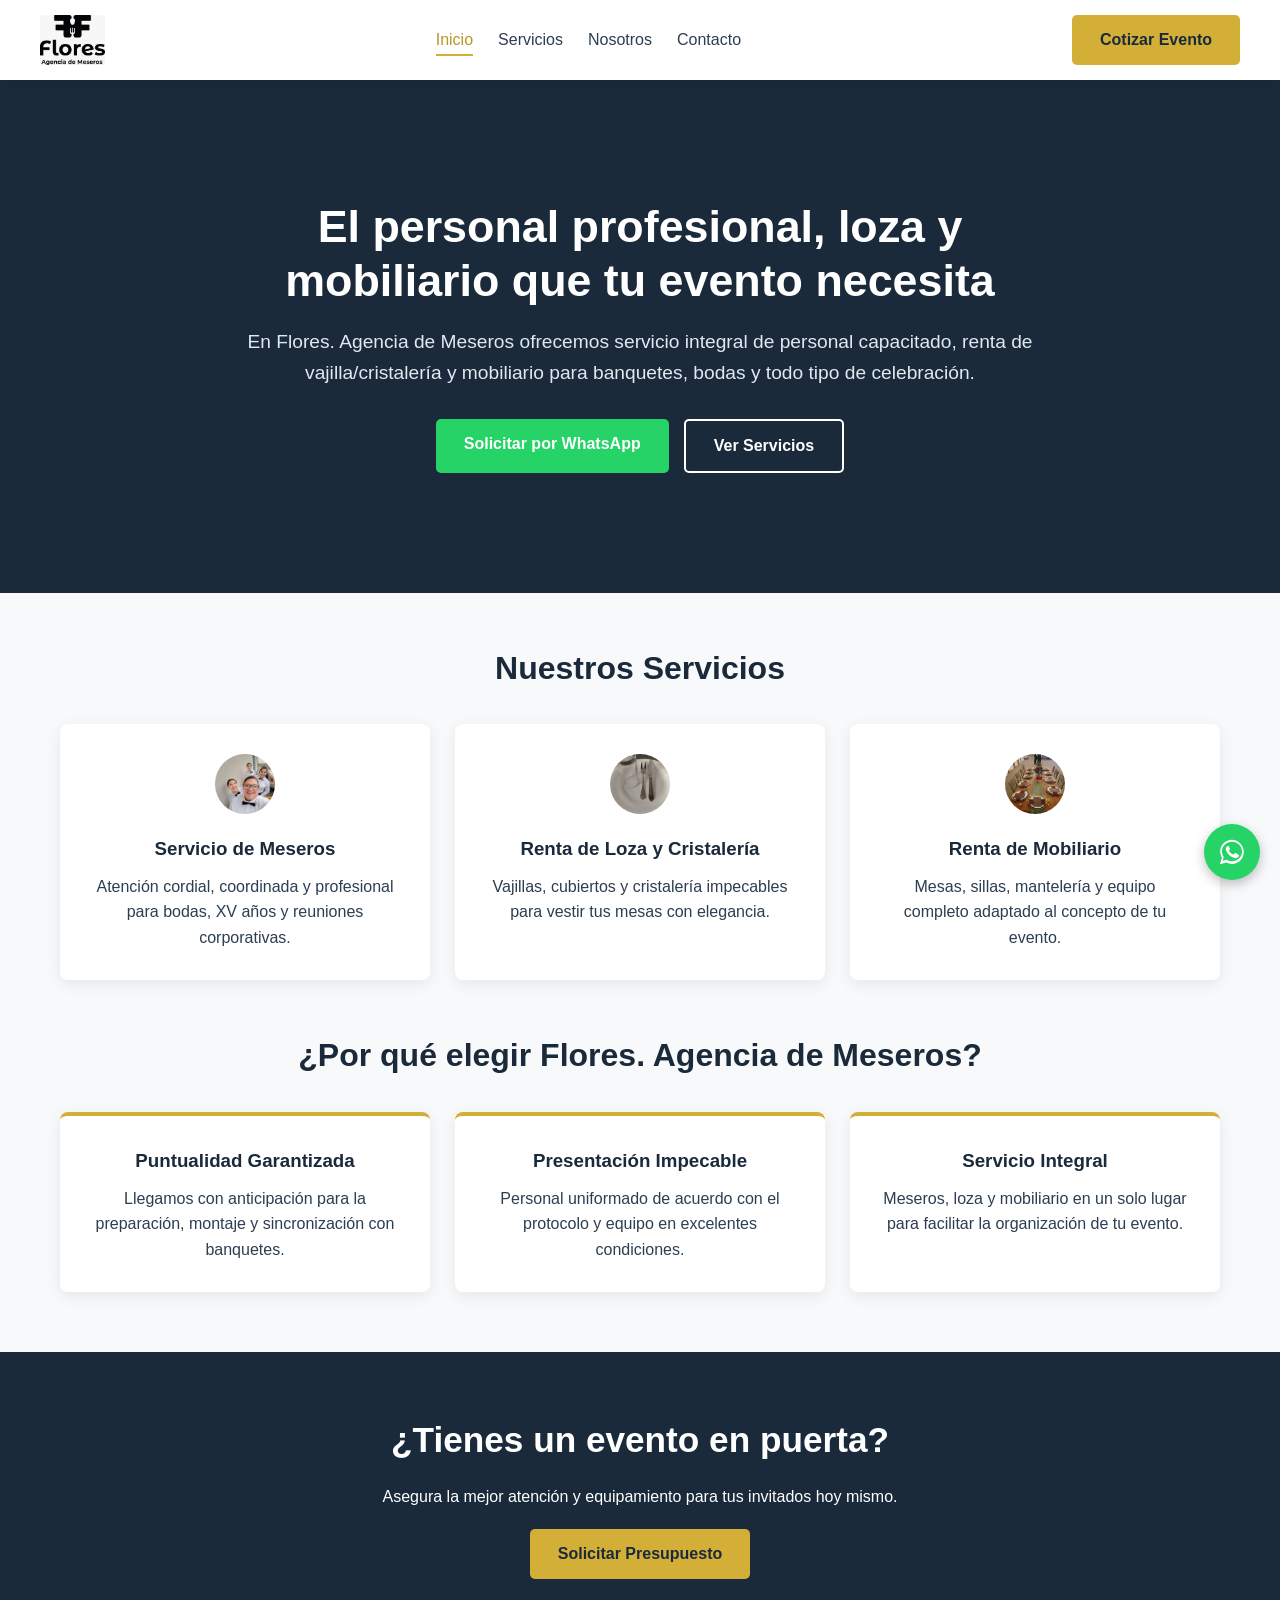
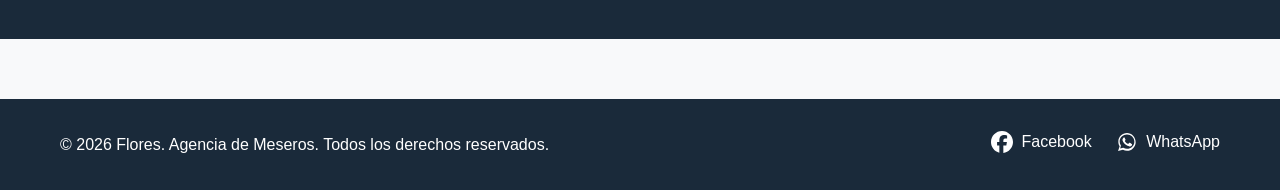
==== commit 774bae80: "Actualizacion de archivos y contenido" ====
--- a/index.html
+++ b/index.html
@@ -165,8 +165,10 @@
         <div class="container footer-content">
             <p>&copy; 2026 Flores. Agencia de Meseros. Todos los derechos reservados.</p>
             <div class="social-links">
-                <a href="https://www.facebook.com/profile.php?id=61565038633847" target="_blank" rel="noopener noreferrer">Facebook</a>
-                <a href="https://wa.me/524433514415?text=Hola%2C%20quiero%20contratar%20su%20servicio" target="_blank" rel="noopener noreferrer">WhatsApp</a>
+                <a href="https://www.facebook.com/profile.php?id=61565038633847" target="_blank" rel="noopener noreferrer">
+                    <span class="social-icon"><svg viewBox="0 0 24 24" aria-hidden="true" focusable="false"><path d="M9.101 23.691v-7.98H6.627v-3.667h2.474v-1.58c0-4.085 1.848-5.978 5.858-5.978.401 0 .955.042 1.468.103a8.68 8.68 0 0 1 1.141.195v3.325a8.623 8.623 0 0 0-.653-.036 26.805 26.805 0 0 0-.733-.009c-.707 0-1.259.096-1.675.309a1.686 1.686 0 0 0-.679.622c-.258.42-.374.995-.374 1.752v1.297h3.919l-.386 2.103-.287 1.564h-3.246v8.245C19.396 23.238 24 18.179 24 12.044c0-6.627-5.373-12-12-12s-12 5.373-12 12c0 5.628 3.874 10.35 9.101 11.647Z"/></svg></span>Facebook</a>
+                <a href="https://wa.me/524433514415?text=Hola%2C%20quiero%20contratar%20su%20servicio" target="_blank" rel="noopener noreferrer">
+                    <span class="social-icon"><svg viewBox="0 0 32 32" aria-hidden="true" focusable="false"><path d="M16 3C9 3 3.4 8.6 3.4 15.5c0 2.4.7 4.7 1.9 6.600L3 29l7.100-1.800c1.800 1 3.800 1.500 5.900 1.500 6.900 0 12.600-5.600 12.600-12.500S22.900 3 16 3zm0 22.900c-1.900 0-3.700-.5-5.300-1.500l-.4-.2-4.200 1.100 1.100-4.100-.3-.4c-1.100-1.700-1.600-3.600-1.600-5.600C5.300 9.700 10.100 5.100 16 5.100s10.700 4.600 10.700 10.400S21.900 25.900 16 25.900zm5.900-7.800c-.3-.2-1.900-.9-2.200-1-.3-.1-.5-.2-.7.200-.2.300-.8 1-1 1.200-.2.200-.4.200-.7.100-.3-.2-1.400-.5-2.600-1.600-1-.9-1.600-1.900-1.800-2.200-.2-.3 0-.5.100-.7l.5-.6c.1-.2.200-.3.300-.5.100-.2.100-.4 0-.6-.1-.2-.7-1.700-1-2.300-.3-.6-.5-.5-.7-.5h-.6c-.2 0-.6.100-.9.400-.3.300-1.200 1.200-1.200 2.900s1.200 3.300 1.400 3.600c.2.200 2.400 3.700 5.900 5.100 3.500 1.400 3.500.9 4.100.9.600-.1 2-.8 2.300-1.600.3-.8.300-1.500.2-1.600-.1-.2-.3-.3-.6-.4z"/></svg></span>WhatsApp</a>
             </div>
         </div>
     </footer>
--- a/css/main.css
+++ b/css/main.css
@@ -157,6 +157,22 @@
     color: var(--accent-color);
 }
 
+.social-links a {
+    display: inline-flex;
+    align-items: center;
+    gap: 8px;
+}
+
+.social-icon {
+    display: inline-flex;
+}
+
+.social-icon svg {
+    width: 22px;
+    height: 22px;
+    fill: currentColor;
+}
+
 /* Botón flotante de WhatsApp */
 .whatsapp-float {
     position: fixed;
--- a/css/components.css
+++ b/css/components.css
@@ -453,4 +453,110 @@
 /* CTA dentro del menú móvil */
 .nav-cta {
     display: none;
+}
+
+/* ==========================================
+   8. LIGHTBOX (GALERÍA)
+   ========================================== */
+.gallery-grid img {
+    cursor: zoom-in;
+}
+
+body.lightbox-open {
+    overflow: hidden;
+}
+
+.lightbox {
+    position: fixed;
+    inset: 0;
+    background-color: rgba(0, 0, 0, 0.93);
+    z-index: 3000;
+    display: none;
+    align-items: center;
+    justify-content: center;
+    padding: 20px;
+}
+
+.lightbox.open {
+    display: flex;
+}
+
+.lightbox-figure {
+    display: flex;
+    flex-direction: column;
+    align-items: center;
+    gap: 12px;
+    max-width: 100%;
+    max-height: 100%;
+}
+
+.lightbox-img {
+    max-width: 100%;
+    max-height: calc(100vh - 120px);
+    max-height: calc(100dvh - 120px);
+    width: auto;
+    height: auto;
+    object-fit: contain;
+    border-radius: 6px;
+    cursor: default;
+}
+
+.lightbox-caption {
+    color: #e2e8f0;
+    font-size: 0.95rem;
+    text-align: center;
+}
+
+.lightbox-close,
+.lightbox-nav {
+    position: absolute;
+    background-color: rgba(255, 255, 255, 0.15);
+    color: var(--bg-white);
+    border: none;
+    border-radius: 50%;
+    width: 46px;
+    height: 46px;
+    font-size: 1.5rem;
+    line-height: 1;
+    cursor: pointer;
+    display: flex;
+    align-items: center;
+    justify-content: center;
+    transition: background-color var(--transition-fast);
+}
+
+.lightbox-close:hover,
+.lightbox-nav:hover {
+    background-color: rgba(255, 255, 255, 0.3);
+}
+
+.lightbox-close {
+    top: 15px;
+    right: 15px;
+    font-size: 2rem;
+}
+
+.lightbox-nav {
+    top: 50%;
+    transform: translateY(-50%);
+}
+
+.lightbox-prev {
+    left: 12px;
+}
+
+.lightbox-next {
+    right: 12px;
+}
+
+@media (max-width: 768px) {
+    .lightbox {
+        padding: 10px;
+    }
+
+    .lightbox-nav {
+        top: auto;
+        bottom: 20px;
+        transform: none;
+    }
 }
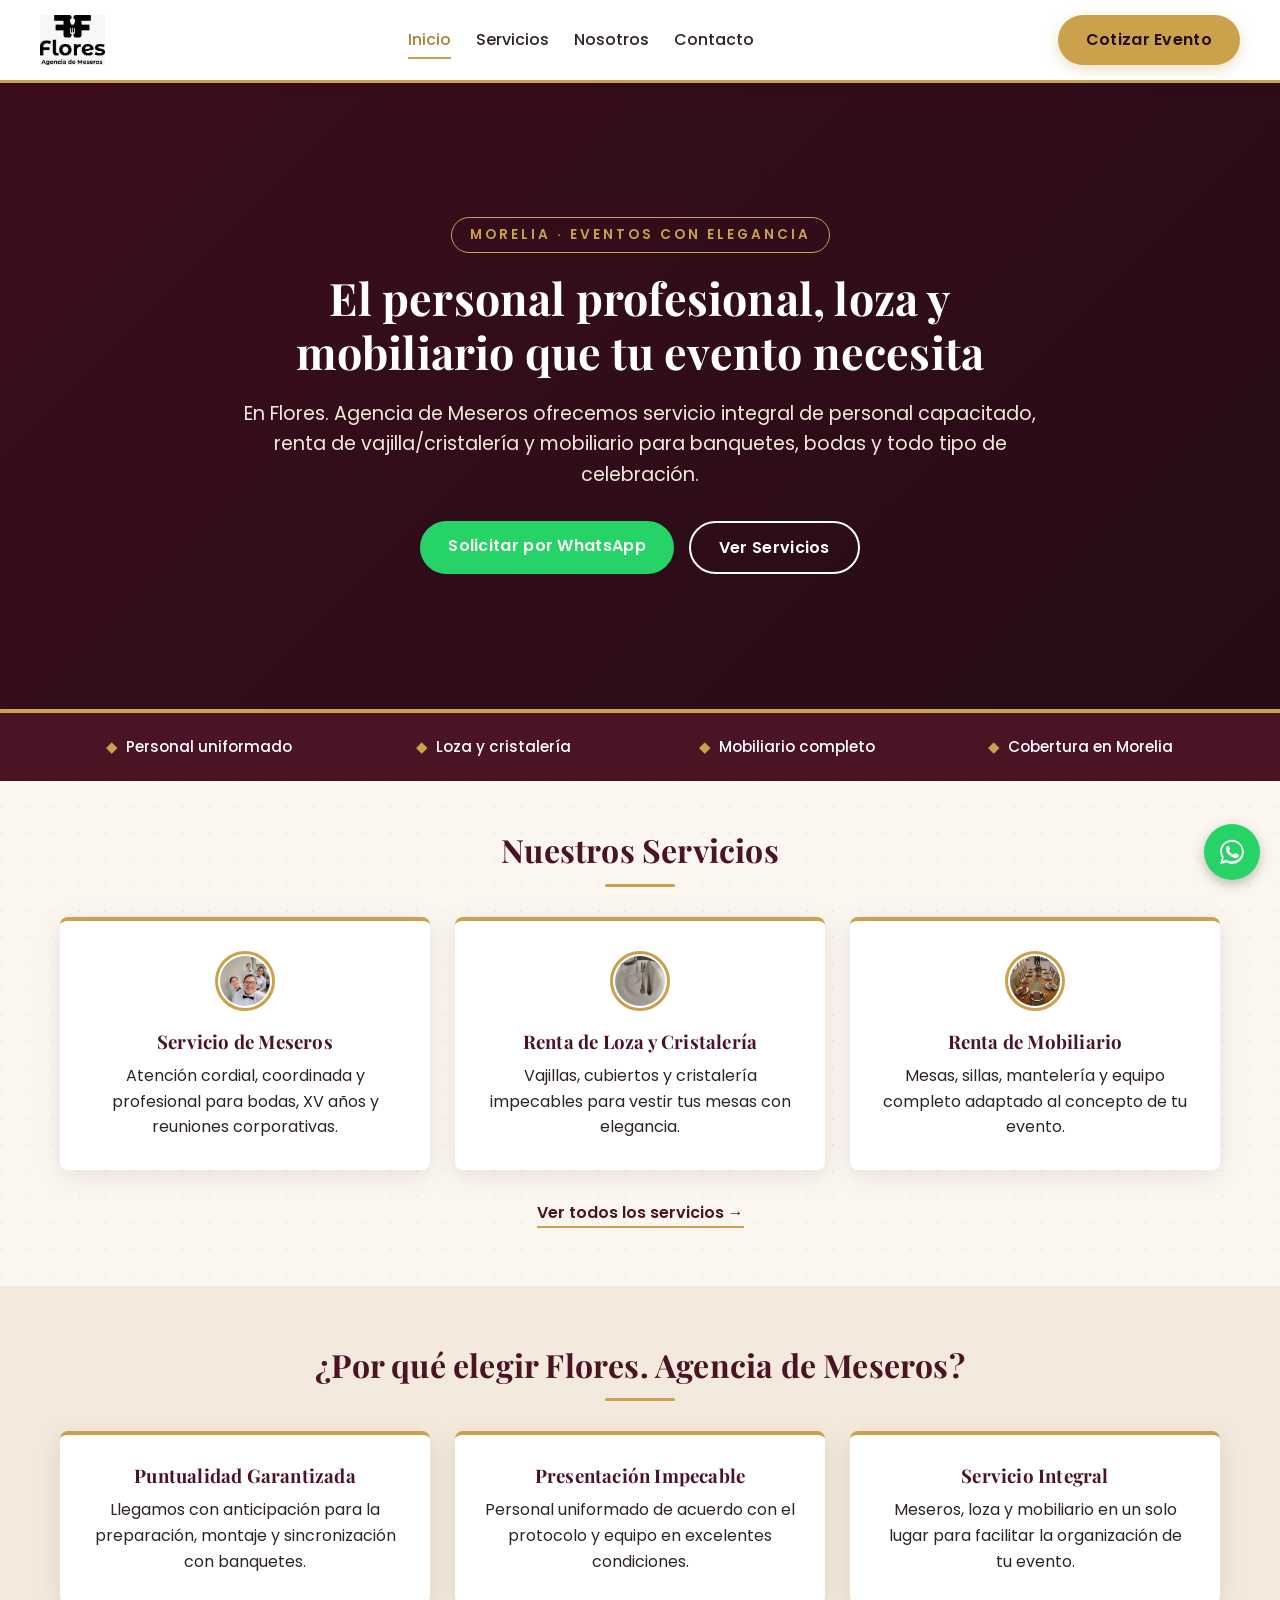
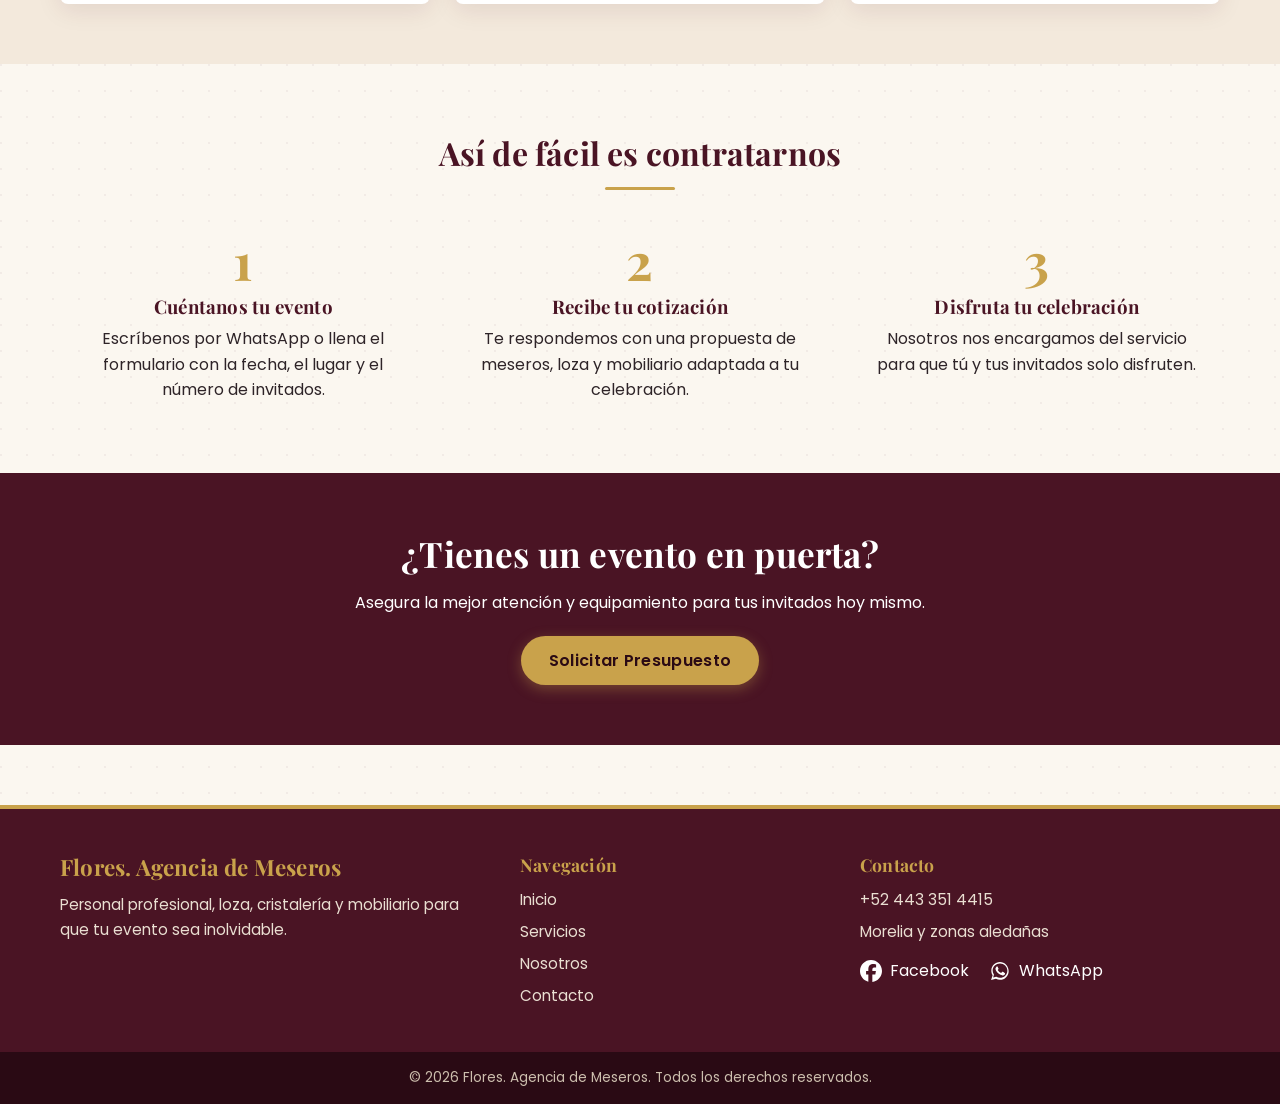
==== commit d4aaba6d: "Actualizacion de archivos y contenido" ====
--- a/index.html
+++ b/index.html
@@ -5,7 +5,7 @@
     <meta name="viewport" content="width=device-width, initial-scale=1.0">
     <title>Flores. Agencia de Meseros | Personal Profesional, Loza y Mobiliario</title>
     <meta name="description" content="Meseros profesionales, renta de loza, cristalería y mobiliario para bodas, XV años, banquetes y eventos corporativos en Morelia y zonas aledañas.">
-    <meta name="theme-color" content="#1a2a3a">
+    <meta name="theme-color" content="#4a1424">
     <meta property="og:type" content="website">
     <meta property="og:locale" content="es_MX">
     <meta property="og:title" content="Flores. Agencia de Meseros | Personal Profesional, Loza y Mobiliario">
@@ -71,6 +71,10 @@
     <!-- Favicon -->
     <link rel="icon" type="image/jpeg" href="assets/images/logos/logo.jpg">
 
+    <link rel="preconnect" href="https://fonts.googleapis.com">
+    <link rel="preconnect" href="https://fonts.gstatic.com" crossorigin>
+    <link href="https://fonts.googleapis.com/css2?family=Playfair+Display:wght@600;700&family=Poppins:wght@400;500;600&display=swap" rel="stylesheet">
+
     <link rel="stylesheet" href="css/main.css">
     <link rel="stylesheet" href="css/components.css">
     <link rel="stylesheet" href="css/responsive.css">
@@ -102,12 +106,23 @@
         <!-- Hero Section -->
         <section class="hero">
             <div class="hero-content">
+                <span class="hero-eyebrow">Morelia &middot; Eventos con elegancia</span>
                 <h1>El personal profesional, loza y mobiliario que tu evento necesita</h1>
                 <p>En Flores. Agencia de Meseros ofrecemos servicio integral de personal capacitado, renta de vajilla/cristalería y mobiliario para banquetes, bodas y todo tipo de celebración.</p>
                 <div class="hero-buttons">
                     <a href="https://wa.me/524433514415?text=Hola%2C%20quiero%20contratar%20su%20servicio" class="btn btn-whatsapp" target="_blank" rel="noopener noreferrer">Solicitar por WhatsApp</a>
                     <a href="servicios.html" class="btn btn-secondary">Ver Servicios</a>
                 </div>
+            </div>
+        </section>
+
+        <!-- Franja de destacados -->
+        <section class="highlights">
+            <div class="container highlights-grid">
+                <p>Personal uniformado</p>
+                <p>Loza y cristalería</p>
+                <p>Mobiliario completo</p>
+                <p>Cobertura en Morelia</p>
             </div>
         </section>
 
@@ -131,9 +146,11 @@
                     <p>Mesas, sillas, mantelería y equipo completo adaptado al concepto de tu evento.</p>
                 </div>
             </div>
+            <p class="section-link"><a href="servicios.html">Ver todos los servicios &rarr;</a></p>
         </section>
 
         <!-- Diferenciadores -->
+        <div class="band-alt">
         <section class="features container">
             <h2>¿Por qué elegir Flores. Agencia de Meseros?</h2>
             <div class="features-grid">
@@ -151,6 +168,29 @@
                 </div>
             </div>
         </section>
+        </div>
+
+        <!-- Cómo funciona -->
+        <section class="how-it-works container">
+            <h2>Así de fácil es contratarnos</h2>
+            <div class="steps-grid">
+                <div class="step">
+                    <div class="step-number">1</div>
+                    <h3>Cuéntanos tu evento</h3>
+                    <p>Escríbenos por WhatsApp o llena el formulario con la fecha, el lugar y el número de invitados.</p>
+                </div>
+                <div class="step">
+                    <div class="step-number">2</div>
+                    <h3>Recibe tu cotización</h3>
+                    <p>Te respondemos con una propuesta de meseros, loza y mobiliario adaptada a tu celebración.</p>
+                </div>
+                <div class="step">
+                    <div class="step-number">3</div>
+                    <h3>Disfruta tu celebración</h3>
+                    <p>Nosotros nos encargamos del servicio para que tú y tus invitados solo disfruten.</p>
+                </div>
+            </div>
+        </section>
 
         <!-- Call to Action -->
         <section class="cta-banner">
@@ -162,13 +202,37 @@
 
     <!-- Footer -->
     <footer>
-        <div class="container footer-content">
-            <p>&copy; 2026 Flores. Agencia de Meseros. Todos los derechos reservados.</p>
-            <div class="social-links">
+        <div class="container footer-grid">
+            <div>
+                <h3>Flores. Agencia de Meseros</h3>
+                <p>Personal profesional, loza, cristalería y mobiliario para que tu evento sea inolvidable.</p>
+            </div>
+            <div>
+                <h4>Navegación</h4>
+                <ul class="footer-links">
+                    <li><a href="index.html">Inicio</a></li>
+                    <li><a href="servicios.html">Servicios</a></li>
+                    <li><a href="nosotros.html">Nosotros</a></li>
+                    <li><a href="contacto.html">Contacto</a></li>
+                </ul>
+            </div>
+            <div>
+                <h4>Contacto</h4>
+                <ul class="footer-links">
+                    <li><a href="tel:+524433514415">+52 443 351 4415</a></li>
+                    <li>Morelia y zonas aledañas</li>
+                </ul>
+                <div class="social-links">
                 <a href="https://www.facebook.com/profile.php?id=61565038633847" target="_blank" rel="noopener noreferrer">
                     <span class="social-icon"><svg viewBox="0 0 24 24" aria-hidden="true" focusable="false"><path d="M9.101 23.691v-7.98H6.627v-3.667h2.474v-1.58c0-4.085 1.848-5.978 5.858-5.978.401 0 .955.042 1.468.103a8.68 8.68 0 0 1 1.141.195v3.325a8.623 8.623 0 0 0-.653-.036 26.805 26.805 0 0 0-.733-.009c-.707 0-1.259.096-1.675.309a1.686 1.686 0 0 0-.679.622c-.258.42-.374.995-.374 1.752v1.297h3.919l-.386 2.103-.287 1.564h-3.246v8.245C19.396 23.238 24 18.179 24 12.044c0-6.627-5.373-12-12-12s-12 5.373-12 12c0 5.628 3.874 10.35 9.101 11.647Z"/></svg></span>Facebook</a>
                 <a href="https://wa.me/524433514415?text=Hola%2C%20quiero%20contratar%20su%20servicio" target="_blank" rel="noopener noreferrer">
                     <span class="social-icon"><svg viewBox="0 0 32 32" aria-hidden="true" focusable="false"><path d="M16 3C9 3 3.4 8.6 3.4 15.5c0 2.4.7 4.7 1.9 6.600L3 29l7.100-1.800c1.800 1 3.800 1.500 5.900 1.500 6.900 0 12.600-5.600 12.600-12.500S22.900 3 16 3zm0 22.900c-1.900 0-3.700-.5-5.300-1.500l-.4-.2-4.200 1.100 1.100-4.100-.3-.4c-1.100-1.700-1.600-3.600-1.600-5.600C5.300 9.700 10.100 5.100 16 5.100s10.700 4.600 10.700 10.400S21.900 25.900 16 25.900zm5.900-7.800c-.3-.2-1.900-.9-2.200-1-.3-.1-.5-.2-.7.200-.2.300-.8 1-1 1.200-.2.200-.4.200-.7.100-.3-.2-1.400-.5-2.600-1.600-1-.9-1.600-1.900-1.800-2.200-.2-.3 0-.5.100-.7l.5-.6c.1-.2.200-.3.300-.5.100-.2.100-.4 0-.6-.1-.2-.7-1.700-1-2.300-.3-.6-.5-.5-.7-.5h-.6c-.2 0-.6.100-.9.400-.3.300-1.200 1.200-1.200 2.900s1.200 3.300 1.400 3.600c.2.200 2.400 3.700 5.900 5.100 3.500 1.400 3.500.9 4.100.9.600-.1 2-.8 2.300-1.600.3-.8.300-1.500.2-1.600-.1-.2-.3-.3-.6-.4z"/></svg></span>WhatsApp</a>
+            </div>
+            </div>
+        </div>
+        <div class="footer-bottom">
+            <div class="container">
+                <p>&copy; 2026 Flores. Agencia de Meseros. Todos los derechos reservados.</p>
             </div>
         </div>
     </footer>
--- a/css/main.css
+++ b/css/main.css
@@ -2,21 +2,24 @@
    1. VARIABLES Y CONFIGURACIÓN GLOBAL
    ========================================== */
 :root {
-    --primary-color: #1a2a3a;
-    --accent-color: #d4af37;
-    --accent-hover: #b89628;
+    --primary-color: #4a1424;
+    --primary-dark: #2a0a14;
+    --accent-color: #c9a24b;
+    --accent-hover: #a8832f;
     --whatsapp-color: #25d366;
     --whatsapp-hover: #1da851;
-    --bg-light: #f8f9fa;
+    --bg-light: #fbf7f0;
+    --bg-soft: #f3e9dc;
     --bg-white: #ffffff;
-    --text-dark: #2c3e50;
-    --text-muted: #6c757d;
-    --border-color: #e2e8f0;
-
-    --font-main: 'Segoe UI', Tahoma, Geneva, Verdana, sans-serif;
+    --text-dark: #2e2428;
+    --text-muted: #7a6c70;
+    --border-color: #eaded0;
+
+    --font-main: 'Poppins', 'Segoe UI', Tahoma, Geneva, Verdana, sans-serif;
+    --font-title: 'Playfair Display', Georgia, 'Times New Roman', serif;
     --container-width: 1200px;
     --transition-fast: 0.3s ease;
-    --shadow-soft: 0 4px 15px rgba(0, 0, 0, 0.08);
+    --shadow-soft: 0 6px 24px rgba(74, 20, 36, 0.10);
     --navbar-height: 80px;
 }
 
@@ -37,6 +40,12 @@
     color: var(--text-dark);
     background-color: var(--bg-light);
     line-height: 1.6;
+}
+
+h1, h2, h3, h4 {
+    font-family: var(--font-title);
+    line-height: 1.2;
+    letter-spacing: 0.2px;
 }
 
 a {
--- a/css/components.css
+++ b/css/components.css
@@ -59,7 +59,7 @@
 
 /* Hero Section */
 .hero {
-    background: linear-gradient(rgba(26, 42, 58, 0.8), rgba(26, 42, 58, 0.8)),
+    background: linear-gradient(135deg, rgba(58, 12, 28, 0.90), rgba(26, 10, 16, 0.78)),
                 url('../assets/images/hero-bg.jpg') center/cover no-repeat;
     background-color: var(--primary-color);
     color: var(--bg-white);
@@ -81,7 +81,7 @@
 .hero p {
     font-size: 1.2rem;
     margin-bottom: 30px;
-    color: #e2e8f0;
+    color: #f3e9dc;
 }
 
 .hero-buttons {
@@ -339,7 +339,7 @@
 .form-group textarea:focus {
     outline: none;
     border-color: var(--accent-color);
-    box-shadow: 0 0 0 3px rgba(212, 175, 55, 0.25);
+    box-shadow: 0 0 0 3px rgba(201, 162, 75, 0.30);
 }
 
 .form-group textarea {
@@ -369,7 +369,7 @@
 .result-box {
     margin-top: 25px;
     padding: 20px;
-    background-color: #eef6ff;
+    background-color: #fbf3e4;
     border-left: 5px solid var(--primary-color);
     border-radius: 4px;
 }
@@ -502,7 +502,7 @@
 }
 
 .lightbox-caption {
-    color: #e2e8f0;
+    color: #f3e9dc;
     font-size: 0.95rem;
     text-align: center;
 }
@@ -559,4 +559,234 @@
         bottom: 20px;
         transform: none;
     }
+}
+
+/* ==========================================
+   9. TEMA VISUAL (DECORACIÓN Y SECCIONES NUEVAS)
+   ========================================== */
+body {
+    background-image: radial-gradient(circle at 1px 1px, rgba(74, 20, 36, 0.05) 1px, transparent 0);
+    background-size: 26px 26px;
+}
+
+.navbar {
+    border-bottom: 3px solid var(--accent-color);
+}
+
+.btn {
+    border-radius: 50px;
+    letter-spacing: 0.3px;
+}
+
+.btn-primary {
+    color: var(--primary-dark);
+    box-shadow: 0 4px 14px rgba(201, 162, 75, 0.35);
+}
+
+/* Hero */
+.hero {
+    min-height: 70vh;
+    display: flex;
+    align-items: center;
+    justify-content: center;
+    border-bottom: 4px solid var(--accent-color);
+}
+
+.hero-eyebrow {
+    display: inline-block;
+    color: var(--accent-color);
+    font-size: 0.85rem;
+    font-weight: 600;
+    letter-spacing: 3px;
+    text-transform: uppercase;
+    margin-bottom: 18px;
+    padding: 6px 18px;
+    border: 1px solid var(--accent-color);
+    border-radius: 50px;
+}
+
+/* Títulos de sección con adorno dorado */
+.services-preview > h2::after,
+.features > h2::after,
+.values-section > h2::after,
+.gallery-section > h2::after,
+.how-it-works > h2::after,
+.page-header h1::after {
+    content: "";
+    display: block;
+    width: 70px;
+    height: 3px;
+    background: var(--accent-color);
+    margin: 14px auto 0;
+    border-radius: 3px;
+}
+
+.section-link {
+    text-align: center;
+    margin-top: 30px;
+}
+
+.section-link a {
+    color: var(--primary-color);
+    font-weight: 600;
+    border-bottom: 2px solid var(--accent-color);
+    padding-bottom: 2px;
+}
+
+.section-link a:hover {
+    color: var(--accent-hover);
+}
+
+/* Franja de destacados */
+.highlights {
+    background-color: var(--primary-color);
+    color: var(--bg-white);
+    padding: 22px 0;
+}
+
+.highlights-grid {
+    display: grid;
+    grid-template-columns: repeat(4, 1fr);
+    gap: 15px;
+    text-align: center;
+}
+
+.highlights-grid p {
+    font-weight: 500;
+    font-size: 0.95rem;
+}
+
+.highlights-grid p::before {
+    content: "\25C6";
+    color: var(--accent-color);
+    margin-right: 8px;
+}
+
+/* Banda de fondo para "Por qué elegirnos" */
+.band-alt {
+    background-color: var(--bg-soft);
+    margin-top: 60px;
+    padding-bottom: 60px;
+}
+
+.band-alt .features {
+    padding-top: 60px;
+}
+
+/* Cómo funciona */
+.how-it-works {
+    padding-top: 70px;
+}
+
+.how-it-works > h2 {
+    text-align: center;
+    font-size: 2rem;
+}
+
+.steps-grid {
+    display: grid;
+    grid-template-columns: repeat(auto-fit, minmax(260px, 1fr));
+    gap: 30px;
+    margin-top: 35px;
+}
+
+.step {
+    text-align: center;
+    padding: 10px 20px;
+}
+
+.step-number {
+    font-family: var(--font-title);
+    font-size: 3.2rem;
+    font-weight: 700;
+    color: var(--accent-color);
+    line-height: 1;
+    margin-bottom: 10px;
+}
+
+.step h3 {
+    color: var(--primary-color);
+    margin-bottom: 8px;
+}
+
+/* Tarjetas */
+.card {
+    border-top: 4px solid var(--accent-color);
+}
+
+.card-icon {
+    border: 3px solid var(--accent-color);
+    padding: 2px;
+}
+
+.service-detail {
+    border-left: 5px solid var(--accent-color);
+}
+
+.service-text h2 {
+    font-size: 1.6rem;
+}
+
+.mv-card {
+    border-bottom: 4px solid var(--accent-color);
+}
+
+.contact-info {
+    border-top: 4px solid var(--accent-color);
+}
+
+/* Footer */
+footer {
+    padding: 0;
+    border-top: 4px solid var(--accent-color);
+}
+
+.footer-grid {
+    display: grid;
+    grid-template-columns: 1.4fr 1fr 1.2fr;
+    gap: 40px;
+    padding-top: 45px;
+    padding-bottom: 35px;
+}
+
+.footer-grid h3 {
+    color: var(--accent-color);
+    font-size: 1.4rem;
+    margin-bottom: 12px;
+}
+
+.footer-grid h4 {
+    color: var(--accent-color);
+    font-size: 1.1rem;
+    margin-bottom: 12px;
+}
+
+.footer-grid p,
+.footer-links li {
+    color: #eadfd2;
+    font-size: 0.95rem;
+    margin-bottom: 8px;
+}
+
+.footer-links a:hover {
+    color: var(--accent-color);
+}
+
+.footer-grid .social-links {
+    margin-top: 14px;
+    display: flex;
+    gap: 20px;
+    flex-wrap: wrap;
+}
+
+.footer-grid .social-links a {
+    margin-left: 0;
+}
+
+.footer-bottom {
+    background-color: var(--primary-dark);
+    padding: 15px 0;
+    text-align: center;
+    font-size: 0.85rem;
+    color: #cdbfae;
 }
--- a/css/responsive.css
+++ b/css/responsive.css
@@ -118,4 +118,23 @@
         background-color: var(--whatsapp-hover);
         color: var(--bg-white);
     }
+
+    .hero {
+        min-height: auto;
+    }
+
+    .highlights-grid {
+        grid-template-columns: repeat(2, 1fr);
+        text-align: left;
+    }
+
+    .footer-grid {
+        grid-template-columns: 1fr;
+        text-align: center;
+        gap: 25px;
+    }
+
+    .footer-grid .social-links {
+        justify-content: center;
+    }
 }
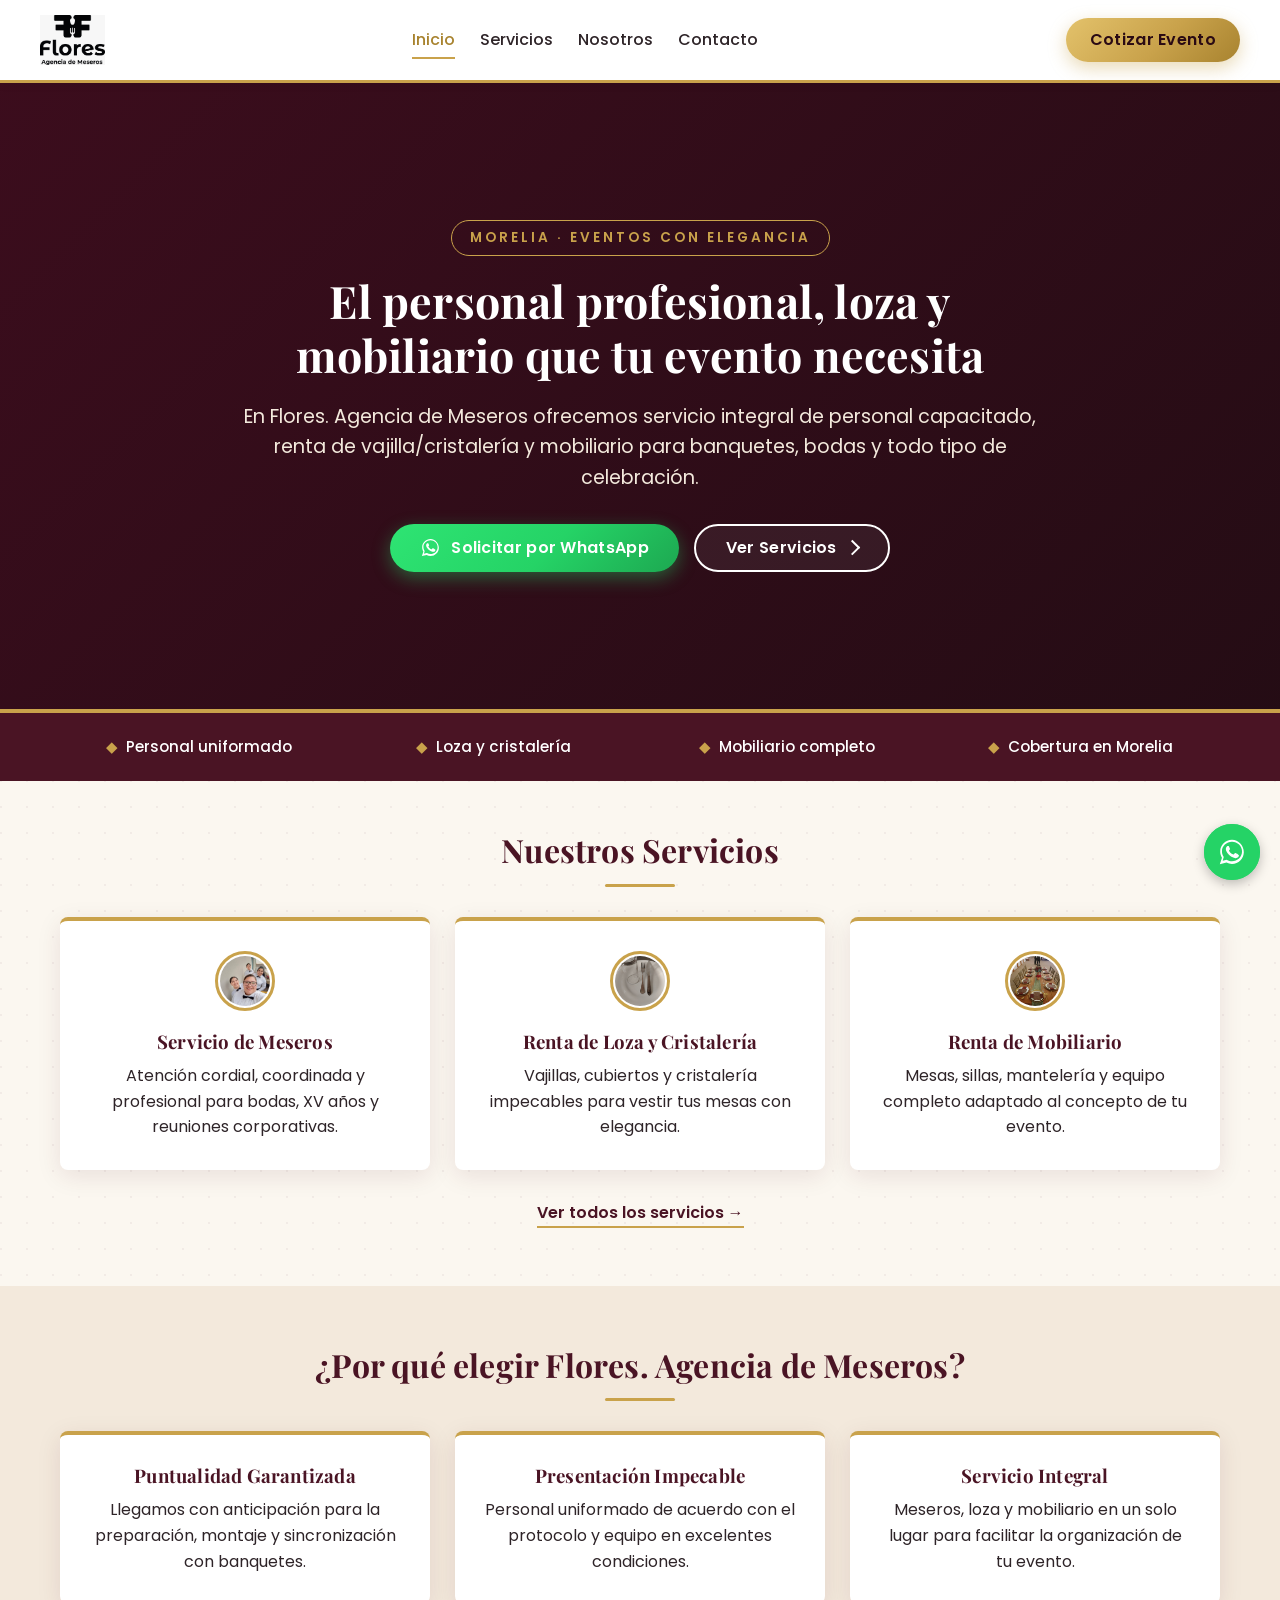
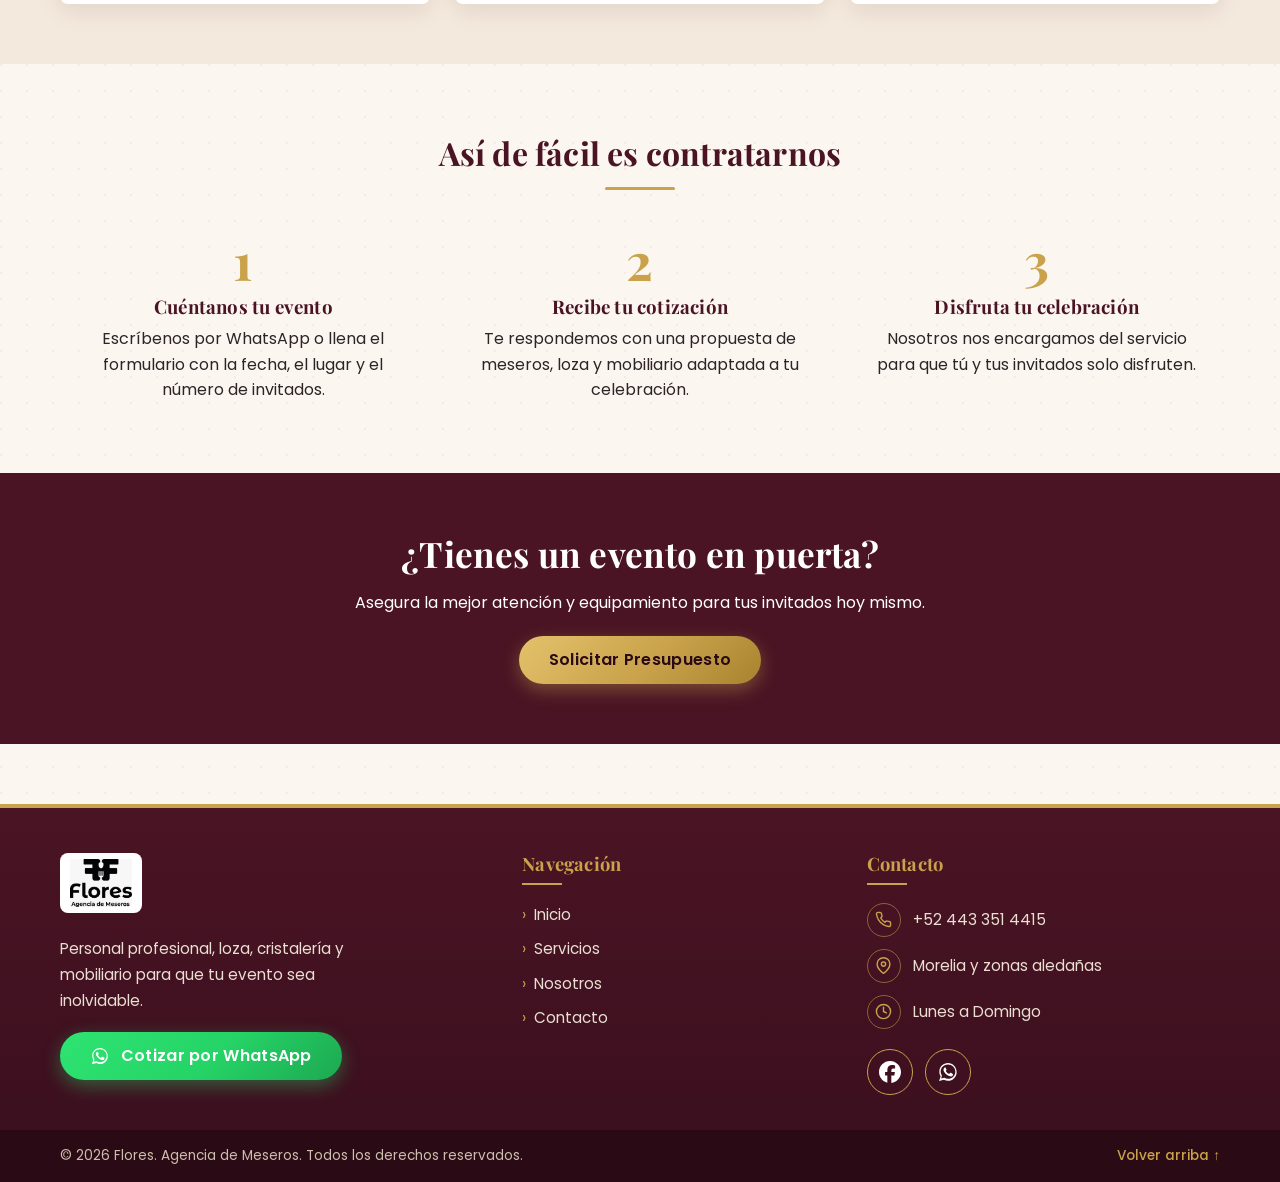
==== commit 2d25c49c: "Actualizacion de archivos y contenido" ====
--- a/index.html
+++ b/index.html
@@ -5,7 +5,9 @@
     <meta name="viewport" content="width=device-width, initial-scale=1.0">
     <title>Flores. Agencia de Meseros | Personal Profesional, Loza y Mobiliario</title>
     <meta name="description" content="Meseros profesionales, renta de loza, cristalería y mobiliario para bodas, XV años, banquetes y eventos corporativos en Morelia y zonas aledañas.">
-    <meta name="theme-color" content="#4a1424">
+    <meta name="color-scheme" content="light dark">
+    <meta name="theme-color" content="#4a1424" media="(prefers-color-scheme: light)">
+    <meta name="theme-color" content="#150d10" media="(prefers-color-scheme: dark)">
     <meta property="og:type" content="website">
     <meta property="og:locale" content="es_MX">
     <meta property="og:title" content="Flores. Agencia de Meseros | Personal Profesional, Loza y Mobiliario">
@@ -203,9 +205,10 @@
     <!-- Footer -->
     <footer>
         <div class="container footer-grid">
-            <div>
-                <h3>Flores. Agencia de Meseros</h3>
+            <div class="footer-brand">
+                <a href="index.html" class="footer-logo"><img src="assets/images/logos/logo.jpg" alt="Flores. Agencia de Meseros" width="120" height="50" loading="lazy"></a>
                 <p>Personal profesional, loza, cristalería y mobiliario para que tu evento sea inolvidable.</p>
+                <a href="https://wa.me/524433514415?text=Hola%2C%20quiero%20contratar%20su%20servicio" class="btn btn-whatsapp" target="_blank" rel="noopener noreferrer">Cotizar por WhatsApp</a>
             </div>
             <div>
                 <h4>Navegación</h4>
@@ -218,21 +221,23 @@
             </div>
             <div>
                 <h4>Contacto</h4>
-                <ul class="footer-links">
-                    <li><a href="tel:+524433514415">+52 443 351 4415</a></li>
-                    <li>Morelia y zonas aledañas</li>
+                <ul class="footer-contact">
+                    <li><span class="fc-icon"><svg viewBox="0 0 24 24" aria-hidden="true" focusable="false" fill="none" stroke="currentColor" stroke-width="2" stroke-linecap="round" stroke-linejoin="round"><path d="M22 16.9v3a2 2 0 0 1-2.2 2 19.8 19.8 0 0 1-8.6-3.1 19.5 19.5 0 0 1-6-6A19.8 19.8 0 0 1 2.1 4.2 2 2 0 0 1 4.1 2h3a2 2 0 0 1 2 1.7c.1 1 .4 1.9.7 2.8a2 2 0 0 1-.5 2.1L8.1 9.9a16 16 0 0 0 6 6l1.3-1.3a2 2 0 0 1 2.1-.4c.9.3 1.8.6 2.8.7a2 2 0 0 1 1.7 2z"/></svg></span><a href="tel:+524433514415">+52 443 351 4415</a></li>
+                    <li><span class="fc-icon"><svg viewBox="0 0 24 24" aria-hidden="true" focusable="false" fill="none" stroke="currentColor" stroke-width="2" stroke-linecap="round" stroke-linejoin="round"><path d="M21 10c0 7-9 13-9 13s-9-6-9-13a9 9 0 0 1 18 0z"/><circle cx="12" cy="10" r="3"/></svg></span>Morelia y zonas aledañas</li>
+                    <li><span class="fc-icon"><svg viewBox="0 0 24 24" aria-hidden="true" focusable="false" fill="none" stroke="currentColor" stroke-width="2" stroke-linecap="round" stroke-linejoin="round"><circle cx="12" cy="12" r="10"/><polyline points="12 6 12 12 16 14"/></svg></span>Lunes a Domingo</li>
                 </ul>
                 <div class="social-links">
-                <a href="https://www.facebook.com/profile.php?id=61565038633847" target="_blank" rel="noopener noreferrer">
+                <a aria-label="Facebook" href="https://www.facebook.com/profile.php?id=61565038633847" target="_blank" rel="noopener noreferrer">
                     <span class="social-icon"><svg viewBox="0 0 24 24" aria-hidden="true" focusable="false"><path d="M9.101 23.691v-7.98H6.627v-3.667h2.474v-1.58c0-4.085 1.848-5.978 5.858-5.978.401 0 .955.042 1.468.103a8.68 8.68 0 0 1 1.141.195v3.325a8.623 8.623 0 0 0-.653-.036 26.805 26.805 0 0 0-.733-.009c-.707 0-1.259.096-1.675.309a1.686 1.686 0 0 0-.679.622c-.258.42-.374.995-.374 1.752v1.297h3.919l-.386 2.103-.287 1.564h-3.246v8.245C19.396 23.238 24 18.179 24 12.044c0-6.627-5.373-12-12-12s-12 5.373-12 12c0 5.628 3.874 10.35 9.101 11.647Z"/></svg></span>Facebook</a>
-                <a href="https://wa.me/524433514415?text=Hola%2C%20quiero%20contratar%20su%20servicio" target="_blank" rel="noopener noreferrer">
+                <a aria-label="WhatsApp" href="https://wa.me/524433514415?text=Hola%2C%20quiero%20contratar%20su%20servicio" target="_blank" rel="noopener noreferrer">
                     <span class="social-icon"><svg viewBox="0 0 32 32" aria-hidden="true" focusable="false"><path d="M16 3C9 3 3.4 8.6 3.4 15.5c0 2.4.7 4.7 1.9 6.600L3 29l7.100-1.800c1.800 1 3.800 1.500 5.900 1.500 6.900 0 12.600-5.600 12.600-12.500S22.900 3 16 3zm0 22.900c-1.900 0-3.700-.5-5.300-1.500l-.4-.2-4.200 1.100 1.100-4.100-.3-.4c-1.100-1.700-1.600-3.600-1.600-5.600C5.300 9.700 10.100 5.100 16 5.100s10.700 4.600 10.700 10.400S21.900 25.900 16 25.900zm5.900-7.800c-.3-.2-1.900-.9-2.200-1-.3-.1-.5-.2-.7.200-.2.300-.8 1-1 1.200-.2.200-.4.200-.7.100-.3-.2-1.400-.5-2.600-1.600-1-.9-1.600-1.900-1.800-2.200-.2-.3 0-.5.100-.7l.5-.6c.1-.2.200-.3.300-.5.100-.2.100-.4 0-.6-.1-.2-.7-1.700-1-2.300-.3-.6-.5-.5-.7-.5h-.6c-.2 0-.6.100-.9.400-.3.300-1.200 1.200-1.200 2.900s1.200 3.300 1.400 3.600c.2.200 2.400 3.700 5.900 5.100 3.500 1.400 3.500.9 4.100.9.600-.1 2-.8 2.300-1.600.3-.8.300-1.500.2-1.600-.1-.2-.3-.3-.6-.4z"/></svg></span>WhatsApp</a>
             </div>
             </div>
         </div>
         <div class="footer-bottom">
-            <div class="container">
+            <div class="container footer-bottom-content">
                 <p>&copy; 2026 Flores. Agencia de Meseros. Todos los derechos reservados.</p>
+                <a href="#contenido" class="back-to-top">Volver arriba &uarr;</a>
             </div>
         </div>
     </footer>
--- a/css/components.css
+++ b/css/components.css
@@ -789,4 +789,459 @@
     text-align: center;
     font-size: 0.85rem;
     color: #cdbfae;
+}
+
+/* ==========================================
+   10. MODO OSCURO (según el sistema del dispositivo)
+   ========================================== */
+@media (prefers-color-scheme: dark) {
+    :root {
+        --bg-light: #150d10;
+        --bg-soft: #1d1317;
+        --text-dark: #efe6dc;
+        --text-muted: #b3a59f;
+        --border-color: #3a2a30;
+        --shadow-soft: 0 6px 24px rgba(0, 0, 0, 0.45);
+    }
+
+    body {
+        background-image: radial-gradient(circle at 1px 1px, rgba(255, 255, 255, 0.04) 1px, transparent 0);
+    }
+
+    /* Superficies */
+    .navbar,
+    .card,
+    .feature-item,
+    .service-detail,
+    .calculator-section,
+    .contact-form-container {
+        background-color: #221a1e;
+    }
+
+    .navbar {
+        box-shadow: 0 2px 10px rgba(0, 0, 0, 0.5);
+    }
+
+    .logo img {
+        background-color: #ffffff;
+        padding: 3px;
+        border-radius: 6px;
+    }
+
+    /* Títulos y textos que eran color vino */
+    section h2,
+    .page-header h1,
+    .about-hero h1,
+    .card h3,
+    .feature-item h3,
+    .step h3,
+    .service-text h2,
+    .calculator-section h2,
+    .contact-form-container h2,
+    .form-group label,
+    .form-group legend,
+    .section-link a {
+        color: #f3e9dc;
+    }
+
+    .cta-banner h2,
+    .mv-card h2,
+    .footer-grid h3,
+    .footer-grid h4 {
+        color: var(--accent-color);
+    }
+
+    .nav-links a:hover,
+    .nav-links a.active,
+    .nav-links a[aria-current="page"],
+    .section-link a:hover {
+        color: var(--accent-color);
+    }
+
+    .nav-toggle {
+        border-color: #4a3a40;
+    }
+
+    .nav-toggle span {
+        background-color: #f3e9dc;
+    }
+
+    /* Formularios */
+    .form-group input,
+    .form-group select,
+    .form-group textarea {
+        background-color: #150d10;
+        color: var(--text-dark);
+        border-color: #4a3a40;
+    }
+
+    .form-group input::placeholder,
+    .form-group textarea::placeholder {
+        color: #8d7f7a;
+    }
+
+    .calculator-form .btn-secondary {
+        color: var(--accent-color);
+        border-color: var(--accent-color);
+    }
+
+    .calculator-form .btn-secondary:hover {
+        background-color: var(--accent-color);
+        color: var(--primary-dark);
+    }
+
+    .result-box {
+        background-color: #2a1f1a;
+        border-left-color: var(--accent-color);
+    }
+
+    /* Bloques vino sobre fondo oscuro: un poco más claros para que destaquen */
+    .mv-card,
+    .contact-info,
+    .highlights {
+        background-color: #5a1a2e;
+    }
+
+    .gallery-grid img,
+    .service-detail img {
+        filter: brightness(0.92);
+    }
+}
+
+/* ==========================================
+   11. BOTONES MEJORADOS
+   ========================================== */
+.btn {
+    position: relative;
+    overflow: hidden;
+    display: inline-flex;
+    align-items: center;
+    justify-content: center;
+    gap: 10px;
+    min-height: 48px;
+    padding: 12px 30px;
+    font-weight: 600;
+    line-height: 1.2;
+    text-decoration: none;
+    -webkit-tap-highlight-color: transparent;
+    transition: background 0.3s ease, color 0.3s ease, border-color 0.3s ease,
+                box-shadow 0.3s ease, transform 0.2s ease;
+}
+
+.btn:hover {
+    transform: translateY(-3px);
+}
+
+.btn:active {
+    transform: translateY(0) scale(0.97);
+}
+
+.btn:focus-visible {
+    outline: 3px solid var(--accent-color);
+    outline-offset: 3px;
+}
+
+.btn:disabled,
+.btn[aria-disabled="true"] {
+    opacity: 0.6;
+    cursor: not-allowed;
+    transform: none;
+    box-shadow: none;
+}
+
+/* Brillo que cruza el botón al pasar el cursor */
+.btn::after {
+    content: "";
+    position: absolute;
+    top: 0;
+    left: -80%;
+    width: 50%;
+    height: 100%;
+    background: linear-gradient(120deg, transparent, rgba(255, 255, 255, 0.45), transparent);
+    transform: skewX(-20deg);
+    transition: left 0.6s ease;
+    pointer-events: none;
+}
+
+.btn:hover::after {
+    left: 130%;
+}
+
+/* Principal (dorado) */
+.btn-primary {
+    background: linear-gradient(135deg, #e3c26b 0%, #c9a24b 55%, #a8832f 100%);
+    color: var(--primary-dark);
+    box-shadow: 0 6px 18px rgba(201, 162, 75, 0.40);
+}
+
+.btn-primary:hover {
+    background: linear-gradient(135deg, #ecd080 0%, #d4ad55 55%, #b58f35 100%);
+    box-shadow: 0 10px 24px rgba(201, 162, 75, 0.55);
+}
+
+/* Secundario (contorno) */
+.btn-secondary {
+    border: 2px solid var(--bg-white);
+    background-color: rgba(255, 255, 255, 0.06);
+}
+
+.btn-secondary::after {
+    display: none;
+}
+
+.btn-secondary:hover {
+    box-shadow: 0 8px 20px rgba(0, 0, 0, 0.25);
+}
+
+.btn-secondary::before {
+    content: "";
+    order: 2;
+    width: 0.55em;
+    height: 0.55em;
+    border-top: 2px solid currentColor;
+    border-right: 2px solid currentColor;
+    transform: rotate(45deg);
+    transition: transform 0.3s ease;
+}
+
+.btn-secondary:hover::before {
+    transform: translateX(4px) rotate(45deg);
+}
+
+/* WhatsApp (verde con icono) */
+.btn-whatsapp {
+    background: linear-gradient(135deg, #2ee473 0%, #25d366 55%, #1da851 100%);
+    color: var(--bg-white);
+    box-shadow: 0 6px 18px rgba(37, 211, 102, 0.40);
+}
+
+.btn-whatsapp:hover {
+    background: linear-gradient(135deg, #3cf07f 0%, #2bdc6c 55%, #20b558 100%);
+    box-shadow: 0 10px 24px rgba(37, 211, 102, 0.55);
+}
+
+.btn-whatsapp::before {
+    content: "";
+    width: 1.3em;
+    height: 1.3em;
+    background-color: currentColor;
+    -webkit-mask: url("data:image/svg+xml,%3Csvg xmlns='http://www.w3.org/2000/svg' viewBox='0 0 32 32'%3E%3Cpath d='M16 3C9 3 3.4 8.6 3.4 15.5c0 2.4.7 4.7 1.9 6.600L3 29l7.100-1.800c1.800 1 3.800 1.500 5.900 1.500 6.900 0 12.600-5.600 12.600-12.500S22.900 3 16 3zm0 22.900c-1.900 0-3.700-.5-5.300-1.500l-.4-.2-4.200 1.100 1.100-4.100-.3-.4c-1.100-1.700-1.600-3.600-1.600-5.600C5.300 9.700 10.100 5.100 16 5.100s10.700 4.600 10.700 10.400S21.900 25.900 16 25.900zm5.900-7.800c-.3-.2-1.900-.9-2.200-1-.3-.1-.5-.2-.7.200-.2.300-.8 1-1 1.200-.2.200-.4.200-.7.100-.3-.2-1.400-.5-2.600-1.600-1-.9-1.600-1.900-1.800-2.200-.2-.3 0-.5.100-.7l.5-.6c.1-.2.200-.3.300-.5.100-.2.100-.4 0-.6-.1-.2-.7-1.700-1-2.300-.3-.6-.5-.5-.7-.5h-.6c-.2 0-.6.100-.9.400-.3.300-1.200 1.200-1.200 2.900s1.200 3.300 1.400 3.600c.2.200 2.400 3.700 5.900 5.100 3.500 1.400 3.500.9 4.100.9.600-.1 2-.8 2.300-1.600.3-.8.300-1.500.2-1.600-.1-.2-.3-.3-.6-.4z'/%3E%3C/svg%3E") center / contain no-repeat;
+    mask: url("data:image/svg+xml,%3Csvg xmlns='http://www.w3.org/2000/svg' viewBox='0 0 32 32'%3E%3Cpath d='M16 3C9 3 3.4 8.6 3.4 15.5c0 2.4.7 4.7 1.9 6.600L3 29l7.100-1.800c1.800 1 3.800 1.500 5.900 1.500 6.900 0 12.600-5.600 12.600-12.500S22.900 3 16 3zm0 22.900c-1.900 0-3.700-.5-5.300-1.500l-.4-.2-4.200 1.100 1.100-4.100-.3-.4c-1.100-1.700-1.600-3.600-1.600-5.600C5.300 9.700 10.100 5.100 16 5.100s10.700 4.600 10.700 10.400S21.900 25.900 16 25.900zm5.900-7.800c-.3-.2-1.900-.9-2.200-1-.3-.1-.5-.2-.7.200-.2.300-.8 1-1 1.200-.2.200-.4.200-.7.100-.3-.2-1.400-.5-2.600-1.600-1-.9-1.600-1.900-1.800-2.200-.2-.3 0-.5.100-.7l.5-.6c.1-.2.200-.3.300-.5.100-.2.100-.4 0-.6-.1-.2-.7-1.700-1-2.300-.3-.6-.5-.5-.7-.5h-.6c-.2 0-.6.100-.9.400-.3.300-1.200 1.200-1.200 2.900s1.200 3.300 1.400 3.600c.2.200 2.400 3.700 5.900 5.100 3.500 1.400 3.500.9 4.100.9.600-.1 2-.8 2.300-1.600.3-.8.300-1.500.2-1.600-.1-.2-.3-.3-.6-.4z'/%3E%3C/svg%3E") center / contain no-repeat;
+}
+
+/* Botón del encabezado */
+.navbar > .btn {
+    padding: 10px 24px;
+    min-height: 44px;
+}
+
+/* Botón flotante de WhatsApp con pulso suave */
+.whatsapp-float::before {
+    content: "";
+    position: absolute;
+    inset: 0;
+    border-radius: 50%;
+    border: 2px solid var(--whatsapp-color);
+    animation: pulso-whatsapp 2.2s ease-out infinite;
+}
+
+@keyframes pulso-whatsapp {
+    0% {
+        transform: scale(1);
+        opacity: 0.8;
+    }
+    100% {
+        transform: scale(1.7);
+        opacity: 0;
+    }
+}
+
+/* Botones de formularios: ancho completo en celular */
+@media (max-width: 768px) {
+    .contact-form-container .btn,
+    .calculator-form .btn,
+    .result-box .btn,
+    .cta-banner .btn {
+        width: 100%;
+    }
+
+    .hero-buttons .btn {
+        width: 100%;
+    }
+}
+
+@media (prefers-color-scheme: dark) {
+    .btn-primary {
+        box-shadow: 0 6px 20px rgba(201, 162, 75, 0.30);
+    }
+}
+
+/* ==========================================
+   12. FOOTER MEJORADO
+   ========================================== */
+footer {
+    background: linear-gradient(180deg, var(--primary-color) 0%, #3a0f1e 100%);
+}
+
+.footer-grid {
+    align-items: start;
+    gap: 50px;
+}
+
+.footer-logo {
+    display: inline-block;
+    background-color: #ffffff;
+    padding: 6px 10px;
+    border-radius: 8px;
+    margin-bottom: 16px;
+}
+
+.footer-logo img {
+    max-height: 48px;
+    width: auto;
+}
+
+.footer-brand p {
+    max-width: 340px;
+    margin-bottom: 18px;
+    line-height: 1.7;
+}
+
+.footer-grid h4 {
+    font-size: 1.15rem;
+    margin-bottom: 18px;
+    padding-bottom: 10px;
+    position: relative;
+}
+
+.footer-grid h4::after {
+    content: "";
+    position: absolute;
+    left: 0;
+    bottom: 0;
+    width: 40px;
+    height: 2px;
+    background-color: var(--accent-color);
+}
+
+.footer-links li {
+    margin-bottom: 10px;
+}
+
+.footer-links a {
+    display: inline-block;
+    transition: color var(--transition-fast), transform var(--transition-fast);
+}
+
+.footer-links a::before {
+    content: "\203A";
+    color: var(--accent-color);
+    margin-right: 8px;
+}
+
+.footer-links a:hover {
+    color: var(--accent-color);
+    transform: translateX(4px);
+}
+
+.footer-contact li {
+    display: flex;
+    align-items: center;
+    gap: 12px;
+    color: #eadfd2;
+    font-size: 0.95rem;
+    margin-bottom: 12px;
+}
+
+.footer-contact a:hover {
+    color: var(--accent-color);
+}
+
+.fc-icon {
+    flex: 0 0 auto;
+    width: 34px;
+    height: 34px;
+    border-radius: 50%;
+    border: 1px solid rgba(201, 162, 75, 0.55);
+    color: var(--accent-color);
+    display: inline-flex;
+    align-items: center;
+    justify-content: center;
+}
+
+.fc-icon svg {
+    width: 17px;
+    height: 17px;
+}
+
+/* Redes sociales como botones circulares */
+.footer-grid .social-links {
+    margin-top: 20px;
+    gap: 12px;
+}
+
+.footer-grid .social-links a {
+    width: 46px;
+    height: 46px;
+    border: 1px solid var(--accent-color);
+    border-radius: 50%;
+    justify-content: center;
+    gap: 0;
+    font-size: 0;
+    color: var(--bg-white);
+    transition: background-color var(--transition-fast), color var(--transition-fast), transform 0.2s;
+}
+
+.footer-grid .social-links a:hover {
+    background-color: var(--accent-color);
+    color: var(--primary-dark);
+    transform: translateY(-3px);
+}
+
+.footer-grid .social-links .social-icon svg {
+    width: 22px;
+    height: 22px;
+}
+
+.footer-bottom-content {
+    display: flex;
+    justify-content: space-between;
+    align-items: center;
+    gap: 15px;
+    flex-wrap: wrap;
+}
+
+.back-to-top {
+    color: var(--accent-color);
+    font-weight: 500;
+}
+
+.back-to-top:hover {
+    text-decoration: underline;
+}
+
+@media (max-width: 768px) {
+    .footer-grid {
+        gap: 35px;
+    }
+
+    .footer-brand p {
+        margin-left: auto;
+        margin-right: auto;
+    }
+
+    .footer-grid h4::after {
+        left: 50%;
+        transform: translateX(-50%);
+    }
+
+    .footer-contact li {
+        justify-content: center;
+    }
+
+    .footer-bottom-content {
+        justify-content: center;
+        flex-direction: column;
+        gap: 6px;
+    }
 }
